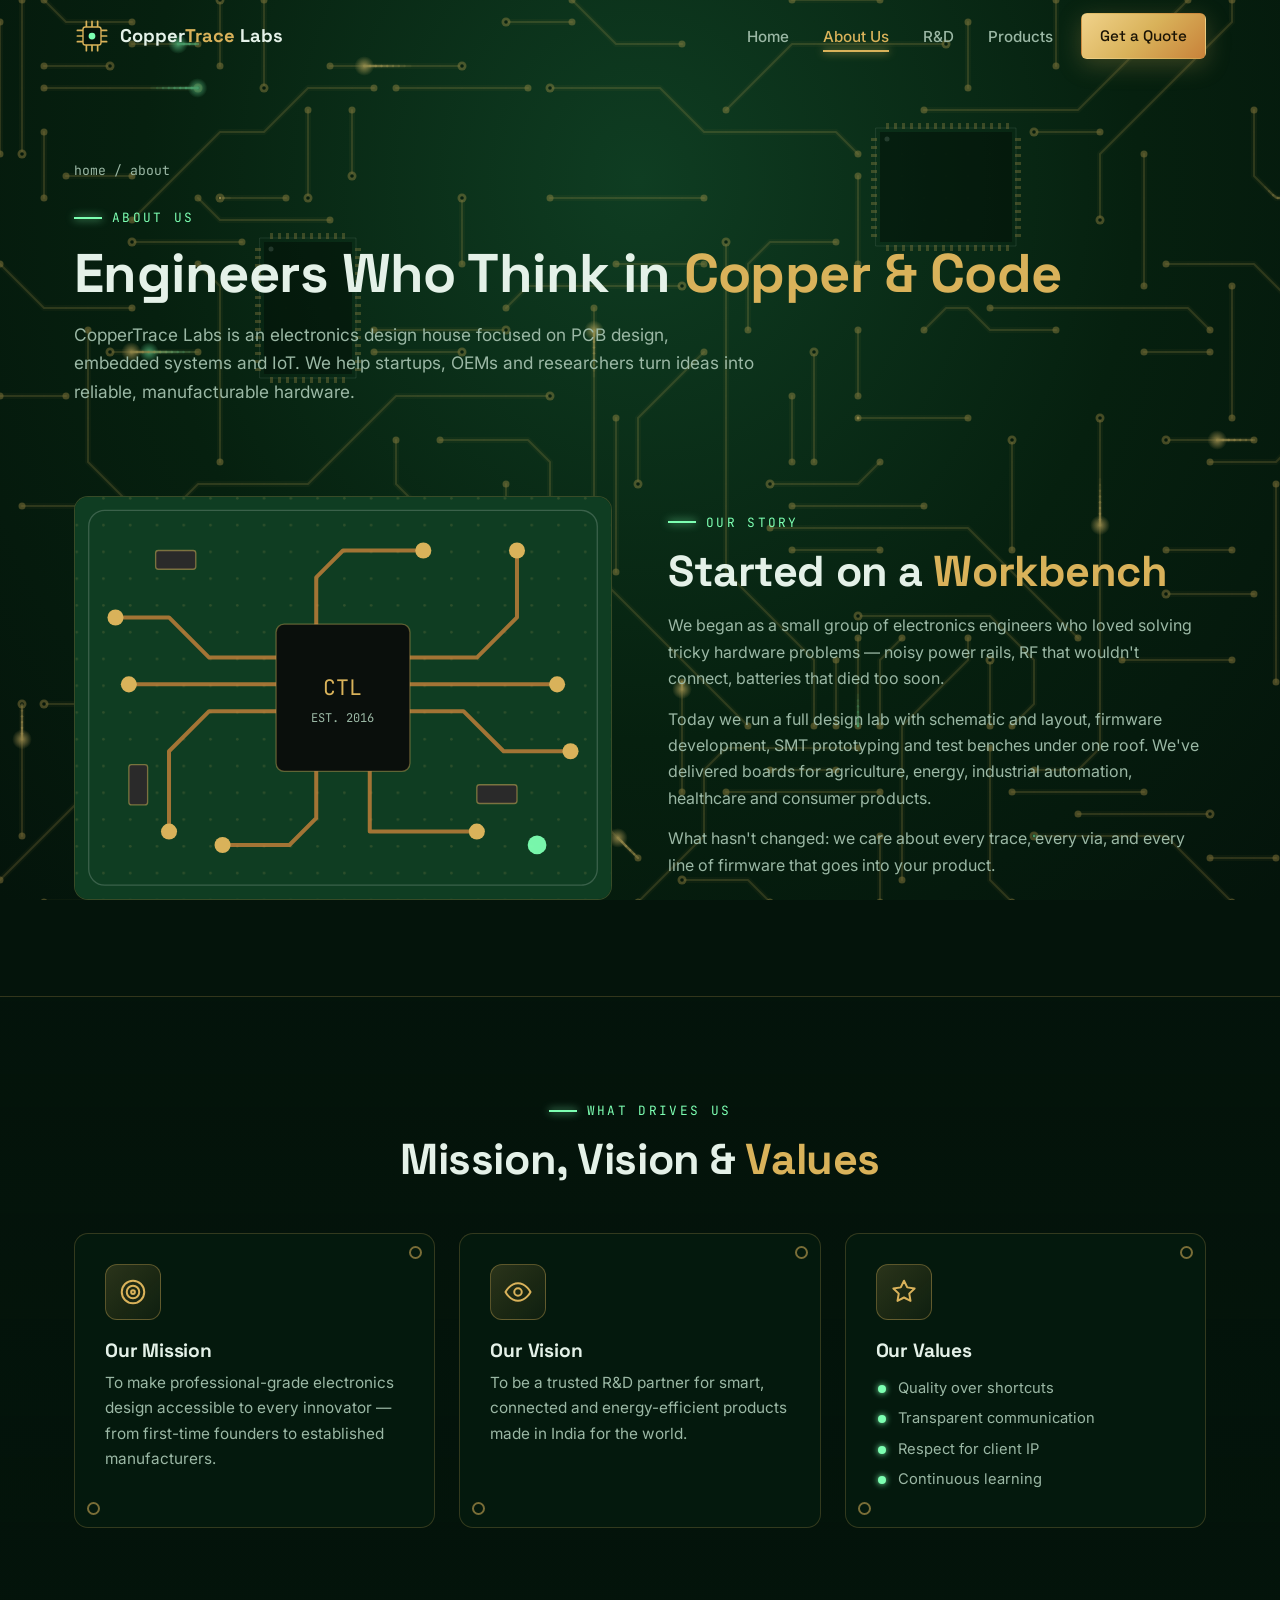
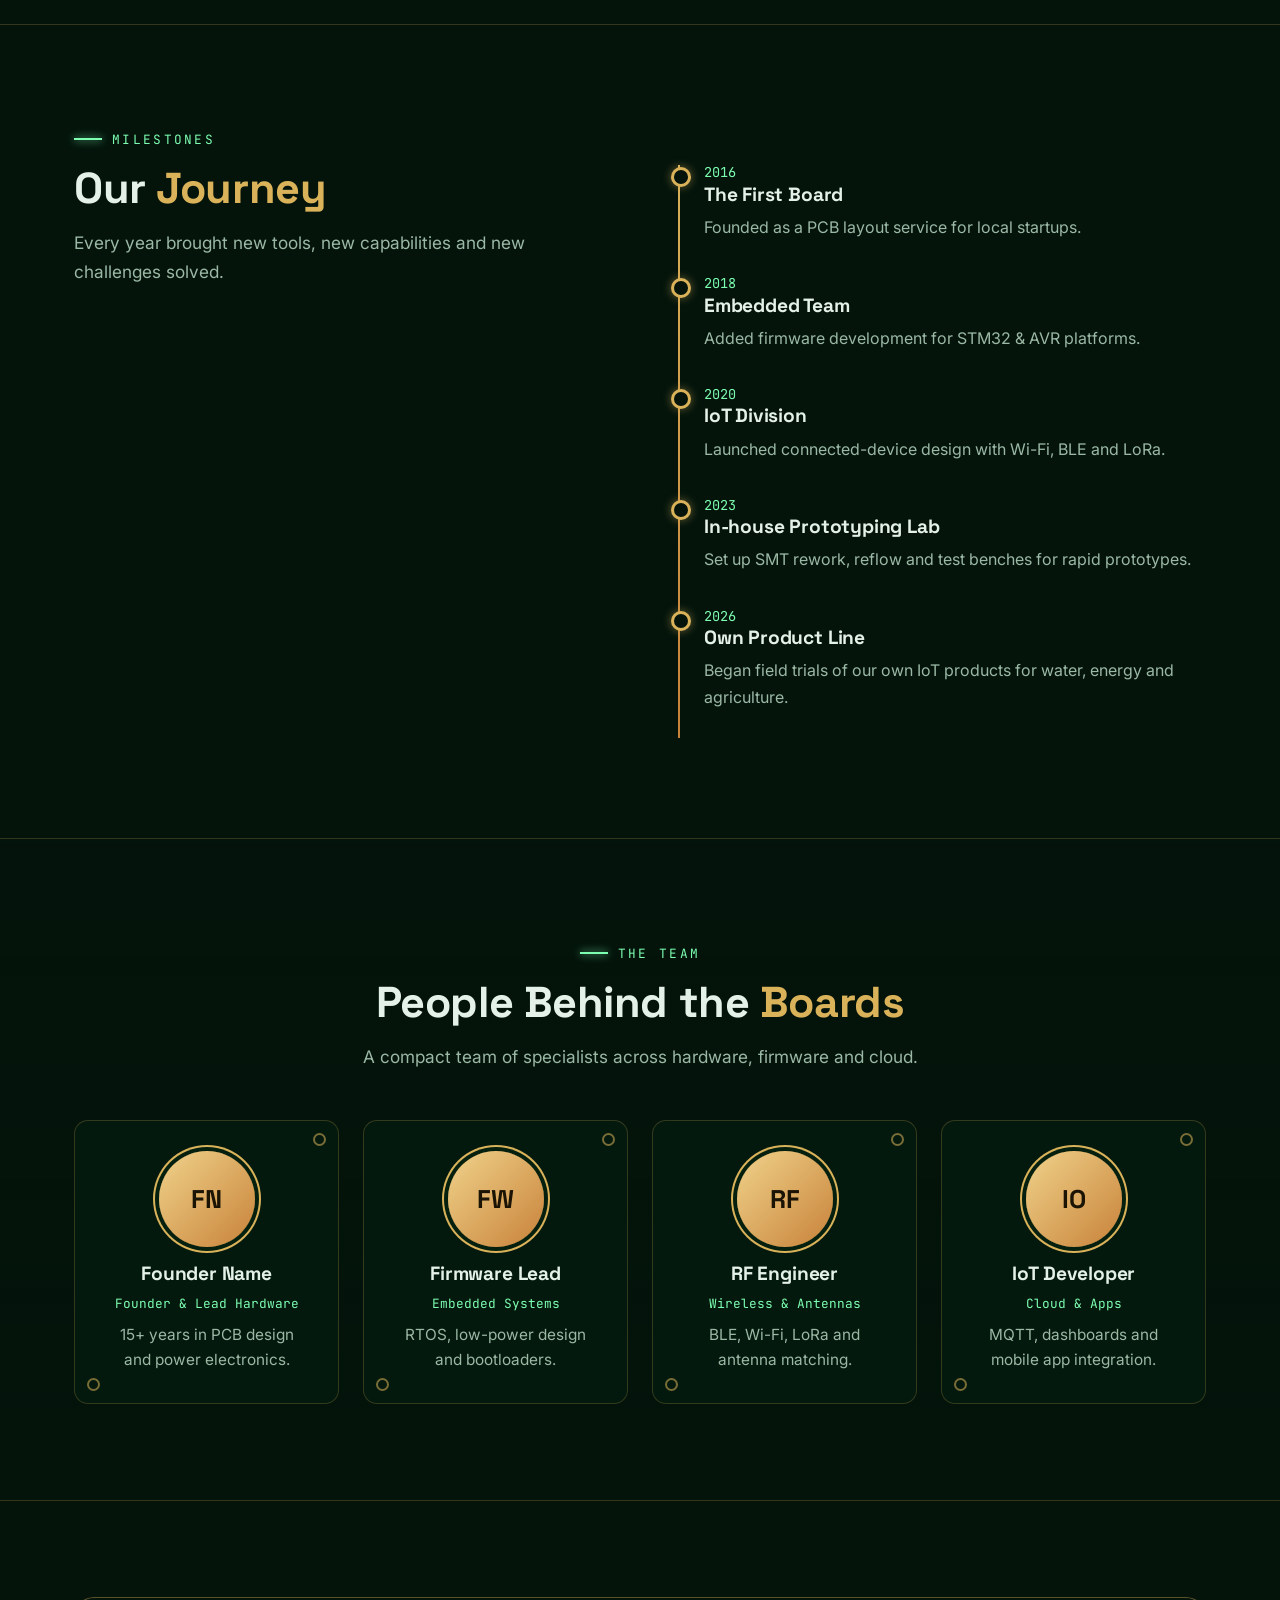
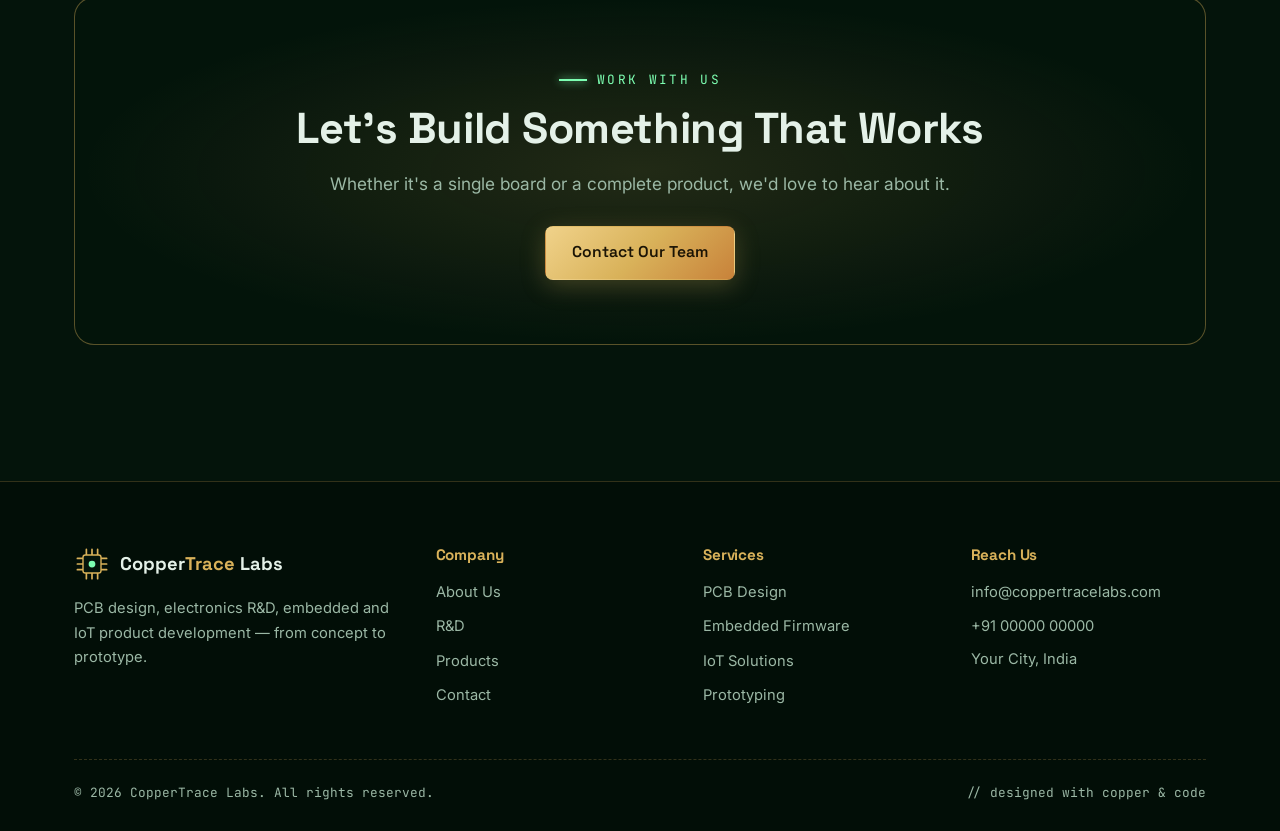
==== about.html @ 2404cd04 "Initial commit: CopperTrace Labs static website" ====
<!DOCTYPE html>
<html lang="en">
<head>
  <meta charset="UTF-8">
  <meta name="viewport" content="width=device-width, initial-scale=1.0">
  <title>About Us | CopperTrace Labs</title>
  <meta name="description" content="About CopperTrace Labs — a team of hardware and firmware engineers building PCBs, embedded systems and IoT products.">
  <link rel="icon" type="image/svg+xml" href="assets/favicon.svg">
  <link rel="preconnect" href="https://fonts.googleapis.com">
  <link rel="preconnect" href="https://fonts.gstatic.com" crossorigin>
  <link href="https://fonts.googleapis.com/css2?family=Inter:wght@400;500;600&family=JetBrains+Mono:wght@400;600&family=Space+Grotesk:wght@500;600;700&display=swap" rel="stylesheet">
  <link rel="stylesheet" href="css/style.css">
</head>
<body class="inner">
  <canvas id="pcb-bg" aria-hidden="true"></canvas>

  <header class="site-header">
    <div class="container nav">
      <a href="index.html" class="logo" aria-label="CopperTrace Labs home">
        <svg viewBox="0 0 64 64" aria-hidden="true"><g stroke="#d9b25a" stroke-width="3" stroke-linecap="round"><path d="M22 6v10M32 6v10M42 6v10M22 48v10M32 48v10M42 48v10M6 22h10M6 32h10M6 42h10M48 22h10M48 32h10M48 42h10"/></g><rect x="16" y="16" width="32" height="32" rx="4" fill="#04140b" stroke="#d9b25a" stroke-width="2.5"/><circle cx="32" cy="32" r="6" fill="#7dffb2"/></svg>
        <span>Copper<em>Trace</em> Labs</span>
      </a>
      <button class="nav-toggle" aria-label="Toggle menu" aria-expanded="false"><span></span></button>
      <ul class="nav-links">
        <li><a href="index.html">Home</a></li>
        <li><a href="about.html" class="active">About Us</a></li>
        <li><a href="rnd.html">R&amp;D</a></li>
        <li><a href="products.html">Products</a></li>
        <li><a href="index.html#contact" class="btn btn-primary">Get a Quote</a></li>
      </ul>
    </div>
  </header>

  <main>
    <section class="page-hero">
      <div class="container reveal">
        <div class="breadcrumb"><a href="index.html">home</a> / about</div>
        <span class="section-tag">About Us</span>
        <h1>Engineers Who Think in <span class="text-gold">Copper &amp; Code</span></h1>
        <p class="lead">CopperTrace Labs is an electronics design house focused on PCB design, embedded systems and IoT. We help startups, OEMs and researchers turn ideas into reliable, manufacturable hardware.</p>
      </div>
    </section>

    <!-- Story -->
    <section style="padding-top:20px">
      <div class="container split">
        <div class="board-visual reveal" aria-hidden="true">
          <svg viewBox="0 0 400 300">
            <defs>
              <pattern id="dots" width="20" height="20" patternUnits="userSpaceOnUse"><circle cx="1" cy="1" r="1" fill="#d9b25a" fill-opacity=".15"/></pattern>
            </defs>
            <rect width="400" height="300" fill="#0f3d22"/>
            <rect width="400" height="300" fill="url(#dots)"/>
            <rect x="10" y="10" width="380" height="280" rx="12" fill="none" stroke="#e4f1e8" stroke-opacity=".2"/>
            <g fill="none" stroke="#c8823a" stroke-width="3" stroke-linecap="round" stroke-linejoin="round" stroke-opacity=".8">
              <path d="M160 120 H100 L70 90 H30"/><path d="M160 140 H40"/><path d="M160 160 H100 L70 190 V250"/>
              <path d="M240 120 H300 L330 90 V40"/><path d="M240 140 H360"/><path d="M240 160 H290 L320 190 H370"/>
              <path d="M180 100 V60 L200 40 H260"/><path d="M220 200 V250 H300"/><path d="M180 200 V240 L160 260 H110"/>
            </g>
            <g fill="#d9b25a"><circle cx="30" cy="90" r="6"/><circle cx="40" cy="140" r="6"/><circle cx="70" cy="250" r="6"/><circle cx="330" cy="40" r="6"/><circle cx="360" cy="140" r="6"/><circle cx="370" cy="190" r="6"/><circle cx="260" cy="40" r="6"/><circle cx="300" cy="250" r="6"/><circle cx="110" cy="260" r="6"/></g>
            <rect x="150" y="95" width="100" height="110" rx="6" fill="#0a0f0c" stroke="#d9b25a" stroke-opacity=".4"/>
            <text x="200" y="148" text-anchor="middle" font-family="JetBrains Mono, monospace" font-size="16" fill="#d9b25a">CTL</text>
            <text x="200" y="168" text-anchor="middle" font-family="JetBrains Mono, monospace" font-size="9" fill="#9bb8a5">EST. 2016</text>
            <g fill="#2a2a2a" stroke="#d9b25a" stroke-opacity=".5"><rect x="60" y="40" width="30" height="14" rx="2"/><rect x="300" y="215" width="30" height="14" rx="2"/><rect x="40" y="200" width="14" height="30" rx="2"/></g>
            <circle cx="345" cy="260" r="7" fill="#7dffb2"><animate attributeName="opacity" values="1;.3;1" dur="1.6s" repeatCount="indefinite"/></circle>
          </svg>
        </div>
        <div class="reveal d2">
          <span class="section-tag">Our Story</span>
          <h2>Started on a <span class="text-gold">Workbench</span></h2>
          <p>We began as a small group of electronics engineers who loved solving tricky hardware problems — noisy power rails, RF that wouldn't connect, batteries that died too soon.</p>
          <p>Today we run a full design lab with schematic and layout, firmware development, SMT prototyping and test benches under one roof. We've delivered boards for agriculture, energy, industrial automation, healthcare and consumer products.</p>
          <p>What hasn't changed: we care about every trace, every via, and every line of firmware that goes into your product.</p>
        </div>
      </div>
    </section>

    <!-- Mission / Vision / Values -->
    <section class="panel">
      <div class="container">
        <div class="center reveal">
          <span class="section-tag">What Drives Us</span>
          <h2>Mission, Vision &amp; <span class="text-gold">Values</span></h2>
        </div>
        <div class="grid grid-3" style="margin-top:48px">
          <article class="card reveal">
            <div class="icon"><svg viewBox="0 0 24 24"><circle cx="12" cy="12" r="9"/><circle cx="12" cy="12" r="5"/><circle cx="12" cy="12" r="1.5"/></svg></div>
            <h3>Our Mission</h3>
            <p>To make professional-grade electronics design accessible to every innovator — from first-time founders to established manufacturers.</p>
          </article>
          <article class="card reveal d1">
            <div class="icon"><svg viewBox="0 0 24 24"><path d="M2 12s3.5-7 10-7 10 7 10 7-3.5 7-10 7S2 12 2 12z"/><circle cx="12" cy="12" r="3"/></svg></div>
            <h3>Our Vision</h3>
            <p>To be a trusted R&amp;D partner for smart, connected and energy-efficient products made in India for the world.</p>
          </article>
          <article class="card reveal d2">
            <div class="icon"><svg viewBox="0 0 24 24"><path d="M12 3l2.6 5.3 5.9.9-4.3 4.1 1 5.8L12 16.4 6.8 19.1l1-5.8L3.5 9.2l5.9-.9z"/></svg></div>
            <h3>Our Values</h3>
            <ul class="ticks">
              <li>Quality over shortcuts</li>
              <li>Transparent communication</li>
              <li>Respect for client IP</li>
              <li>Continuous learning</li>
            </ul>
          </article>
        </div>
      </div>
    </section>

    <!-- Timeline -->
    <section>
      <div class="container split" style="align-items:start">
        <div class="reveal">
          <span class="section-tag">Milestones</span>
          <h2>Our <span class="text-gold">Journey</span></h2>
          <p class="lead">Every year brought new tools, new capabilities and new challenges solved.</p>
        </div>
        <div class="timeline reveal d2">
          <div class="tl-item"><div class="year">2016</div><h3>The First Board</h3><p>Founded as a PCB layout service for local startups.</p></div>
          <div class="tl-item"><div class="year">2018</div><h3>Embedded Team</h3><p>Added firmware development for STM32 &amp; AVR platforms.</p></div>
          <div class="tl-item"><div class="year">2020</div><h3>IoT Division</h3><p>Launched connected-device design with Wi-Fi, BLE and LoRa.</p></div>
          <div class="tl-item"><div class="year">2023</div><h3>In-house Prototyping Lab</h3><p>Set up SMT rework, reflow and test benches for rapid prototypes.</p></div>
          <div class="tl-item"><div class="year">2026</div><h3>Own Product Line</h3><p>Began field trials of our own IoT products for water, energy and agriculture.</p></div>
        </div>
      </div>
    </section>

    <!-- Team -->
    <section class="panel">
      <div class="container">
        <div class="center reveal">
          <span class="section-tag">The Team</span>
          <h2>People Behind the <span class="text-gold">Boards</span></h2>
          <p class="lead">A compact team of specialists across hardware, firmware and cloud.</p>
        </div>
        <div class="grid grid-4" style="margin-top:48px">
          <article class="card member reveal"><div class="avatar">FN</div><h3>Founder Name</h3><div class="role">Founder &amp; Lead Hardware</div><p>15+ years in PCB design and power electronics.</p></article>
          <article class="card member reveal d1"><div class="avatar">FW</div><h3>Firmware Lead</h3><div class="role">Embedded Systems</div><p>RTOS, low-power design and bootloaders.</p></article>
          <article class="card member reveal d2"><div class="avatar">RF</div><h3>RF Engineer</h3><div class="role">Wireless &amp; Antennas</div><p>BLE, Wi-Fi, LoRa and antenna matching.</p></article>
          <article class="card member reveal d3"><div class="avatar">IO</div><h3>IoT Developer</h3><div class="role">Cloud &amp; Apps</div><p>MQTT, dashboards and mobile app integration.</p></article>
        </div>
      </div>
    </section>

    <section>
      <div class="container">
        <div class="cta reveal">
          <span class="section-tag">Work With Us</span>
          <h2>Let's Build Something That Works</h2>
          <p class="lead">Whether it's a single board or a complete product, we'd love to hear about it.</p>
          <a href="index.html#contact" class="btn btn-primary">Contact Our Team</a>
        </div>
      </div>
    </section>
  </main>

  <footer class="site-footer">
    <div class="container">
      <div class="footer-grid">
        <div>
          <a href="index.html" class="logo" style="margin-bottom:14px">
            <svg viewBox="0 0 64 64" aria-hidden="true"><g stroke="#d9b25a" stroke-width="3" stroke-linecap="round"><path d="M22 6v10M32 6v10M42 6v10M22 48v10M32 48v10M42 48v10M6 22h10M6 32h10M6 42h10M48 22h10M48 32h10M48 42h10"/></g><rect x="16" y="16" width="32" height="32" rx="4" fill="#04140b" stroke="#d9b25a" stroke-width="2.5"/><circle cx="32" cy="32" r="6" fill="#7dffb2"/></svg>
            <span>Copper<em>Trace</em> Labs</span>
          </a>
          <p>PCB design, electronics R&amp;D, embedded and IoT product development — from concept to prototype.</p>
        </div>
        <div>
          <h4>Company</h4>
          <ul><li><a href="about.html">About Us</a></li><li><a href="rnd.html">R&amp;D</a></li><li><a href="products.html">Products</a></li><li><a href="index.html#contact">Contact</a></li></ul>
        </div>
        <div>
          <h4>Services</h4>
          <ul><li><a href="index.html#services">PCB Design</a></li><li><a href="index.html#services">Embedded Firmware</a></li><li><a href="index.html#services">IoT Solutions</a></li><li><a href="index.html#services">Prototyping</a></li></ul>
        </div>
        <div>
          <h4>Reach Us</h4>
          <ul><li><a href="mailto:info@coppertracelabs.com">info@coppertracelabs.com</a></li><li><a href="tel:+910000000000">+91 00000 00000</a></li><li><p>Your City, India</p></li></ul>
        </div>
      </div>
      <div class="footer-bottom">
        <span>&copy; <span data-year>2026</span> CopperTrace Labs. All rights reserved.</span>
        <span>// designed with copper &amp; code</span>
      </div>
    </div>
  </footer>

  <script src="js/main.js"></script>
</body>
</html>
---- css/style.css ----
/* ==========================================================
   CopperTrace Labs — PCB / Electronics R&D static site
   ========================================================== */

:root {
  --board-900: #04140b;
  --board-800: #06200f;
  --board-700: #0a2e18;
  --board-600: #0f3d22;
  --mask: #12482a;
  --gold: #d9b25a;
  --gold-soft: #f0d28a;
  --copper: #c8823a;
  --signal: #7dffb2;
  --text: #e4f1e8;
  --muted: #9bb8a5;
  --line: rgba(217, 178, 90, 0.22);
  --card: rgba(6, 28, 15, 0.78);
  --radius: 14px;
  --maxw: 1180px;
  --font-head: "Space Grotesk", system-ui, sans-serif;
  --font-body: "Inter", system-ui, sans-serif;
  --font-mono: "JetBrains Mono", ui-monospace, monospace;
}

* { box-sizing: border-box; margin: 0; padding: 0; }

html { scroll-behavior: smooth; }

body {
  font-family: var(--font-body);
  color: var(--text);
  background: radial-gradient(ellipse at 50% 20%, var(--board-600) 0%, var(--board-800) 55%, var(--board-900) 100%) fixed;
  background-color: var(--board-900);
  line-height: 1.65;
  min-height: 100vh;
  overflow-x: hidden;
}

img, svg { display: block; max-width: 100%; }
a { color: var(--gold); text-decoration: none; }
a:hover { color: var(--gold-soft); }

/* ---------- PCB canvas background ---------- */
#pcb-bg {
  position: fixed;
  inset: 0;
  z-index: -1;
  pointer-events: none;
}
body.inner #pcb-bg { opacity: 0.55; }

/* ---------- Layout helpers ---------- */
.container { width: 100%; max-width: var(--maxw); margin: 0 auto; padding: 0 24px; }
section { padding: 96px 0; position: relative; }

.section-tag {
  font-family: var(--font-mono);
  font-size: 0.8rem;
  letter-spacing: 0.18em;
  text-transform: uppercase;
  color: var(--signal);
  display: inline-flex;
  align-items: center;
  gap: 10px;
  margin-bottom: 14px;
}
.section-tag::before {
  content: "";
  width: 28px; height: 2px;
  background: var(--signal);
  box-shadow: 0 0 8px var(--signal);
}

h1, h2, h3, h4 { font-family: var(--font-head); line-height: 1.15; letter-spacing: -0.01em; }
h2 { font-size: clamp(1.8rem, 3.6vw, 2.7rem); margin-bottom: 16px; }
h3 { font-size: 1.2rem; margin-bottom: 8px; }
.lead { color: var(--muted); font-size: 1.08rem; max-width: 680px; }
.text-gold { color: var(--gold); }
.center { text-align: center; }
.center .lead { margin-left: auto; margin-right: auto; }
.center .section-tag { justify-content: center; }

.grid { display: grid; gap: 24px; }
.grid-2 { grid-template-columns: repeat(2, 1fr); }
.grid-3 { grid-template-columns: repeat(3, 1fr); }
.grid-4 { grid-template-columns: repeat(4, 1fr); }

/* ---------- Buttons ---------- */
.btn {
  display: inline-flex;
  align-items: center;
  gap: 10px;
  padding: 13px 26px;
  border-radius: 8px;
  font-family: var(--font-head);
  font-weight: 600;
  font-size: 0.98rem;
  border: 1px solid transparent;
  cursor: pointer;
  transition: transform .2s, box-shadow .2s, background .2s, color .2s;
}
.btn-primary {
  background: linear-gradient(135deg, var(--gold-soft), var(--gold) 50%, var(--copper));
  color: #1b1405;
  box-shadow: 0 6px 24px rgba(217, 178, 90, 0.25);
}
.btn-primary:hover { color: #1b1405; transform: translateY(-2px); box-shadow: 0 10px 32px rgba(217, 178, 90, 0.4); }
.btn-ghost { border-color: var(--gold); color: var(--gold); background: rgba(4, 20, 11, 0.5); }
.btn-ghost:hover { background: rgba(217, 178, 90, 0.12); color: var(--gold-soft); transform: translateY(-2px); }

/* ---------- Header / Nav ---------- */
.site-header {
  position: fixed;
  top: 0; left: 0; right: 0;
  z-index: 100;
  transition: background .3s, box-shadow .3s, border-color .3s;
  border-bottom: 1px solid transparent;
}
.site-header.scrolled {
  background: rgba(4, 20, 11, 0.88);
  backdrop-filter: blur(10px);
  border-bottom-color: var(--line);
}
.nav { display: flex; align-items: center; justify-content: space-between; height: 72px; }
.logo { display: flex; align-items: center; gap: 10px; color: var(--text); font-family: var(--font-head); font-weight: 700; font-size: 1.15rem; }
.logo:hover { color: var(--text); }
.logo svg { width: 36px; height: 36px; }
.logo span em { font-style: normal; color: var(--gold); }

.nav-links { display: flex; list-style: none; gap: 6px; align-items: center; }
.nav-links a {
  color: var(--muted);
  padding: 8px 14px;
  border-radius: 6px;
  font-weight: 500;
  font-size: 0.95rem;
  position: relative;
  transition: color .2s, background .2s;
}
.nav-links a:hover { color: var(--text); background: rgba(217, 178, 90, 0.08); }
.nav-links a.active { color: var(--gold); }
.nav-links a.active::after {
  content: "";
  position: absolute;
  left: 14px; right: 14px; bottom: 2px;
  height: 2px;
  background: var(--gold);
  box-shadow: 0 0 8px var(--gold);
}
.nav-links .btn { padding: 9px 18px; margin-left: 8px; }
.nav-links .btn-primary { color: #1b1405; }

.nav-toggle {
  display: none;
  background: none;
  border: 1px solid var(--line);
  border-radius: 8px;
  width: 44px; height: 44px;
  cursor: pointer;
  align-items: center;
  justify-content: center;
}
.nav-toggle span, .nav-toggle span::before, .nav-toggle span::after {
  display: block;
  width: 20px; height: 2px;
  background: var(--gold);
  position: relative;
  transition: transform .25s, background .25s;
}
.nav-toggle span::before, .nav-toggle span::after { content: ""; position: absolute; left: 0; }
.nav-toggle span::before { top: -6px; }
.nav-toggle span::after { top: 6px; }
.nav-open .nav-toggle span { background: transparent; }
.nav-open .nav-toggle span::before { transform: translateY(6px) rotate(45deg); }
.nav-open .nav-toggle span::after { transform: translateY(-6px) rotate(-45deg); }

/* ---------- Hero (landing) ---------- */
.hero {
  min-height: 100vh;
  display: flex;
  align-items: center;
  padding: 120px 0 80px;
}
/* darken the board behind the hero copy for readability */
.hero::before {
  content: "";
  position: absolute;
  inset: 0;
  background: radial-gradient(ellipse 70% 80% at 25% 50%, rgba(4, 20, 11, 0.85), rgba(4, 20, 11, 0.35) 70%, transparent);
  pointer-events: none;
}
.hero .container { position: relative; }
.hero-grid { display: grid; grid-template-columns: 1.15fr 0.85fr; gap: 48px; align-items: center; }
.hero h1 {
  font-size: clamp(2.4rem, 5.6vw, 4.2rem);
  margin-bottom: 22px;
}
.hero h1 .glow {
  background: linear-gradient(90deg, var(--gold-soft), var(--gold), var(--copper));
  -webkit-background-clip: text;
  background-clip: text;
  color: transparent;
}
.hero .lead { font-size: 1.15rem; margin-bottom: 34px; }
.hero-actions { display: flex; gap: 14px; flex-wrap: wrap; }

.terminal-line {
  font-family: var(--font-mono);
  font-size: 0.85rem;
  color: var(--signal);
  margin-bottom: 18px;
  display: inline-block;
  padding: 6px 12px;
  border: 1px solid rgba(125, 255, 178, 0.3);
  border-radius: 6px;
  background: rgba(4, 20, 11, 0.6);
}
.terminal-line .cursor {
  display: inline-block;
  width: 8px; height: 1em;
  background: var(--signal);
  vertical-align: -2px;
  margin-left: 2px;
  animation: blink 1s steps(1) infinite;
}
@keyframes blink { 50% { opacity: 0; } }

.hero-stats { display: flex; gap: 36px; margin-top: 48px; flex-wrap: wrap; }
.hero-stats .num { font-family: var(--font-head); font-size: 2rem; font-weight: 700; color: var(--gold); }
.hero-stats .lbl { color: var(--muted); font-size: 0.88rem; }

/* Chip illustration */
.chip-wrap { position: relative; aspect-ratio: 1; max-width: 440px; margin: 0 auto; width: 100%; }
.chip-svg { width: 100%; height: 100%; filter: drop-shadow(0 20px 40px rgba(0, 0, 0, 0.55)); }
.chip-svg .flow { stroke-dasharray: 10 190; animation: flow 3s linear infinite; }
.chip-svg .flow.d2 { animation-delay: -1s; }
.chip-svg .flow.d3 { animation-delay: -2s; }
.chip-svg .core-led { animation: pulse 2s ease-in-out infinite; }
@keyframes flow { to { stroke-dashoffset: -200; } }
@keyframes pulse { 50% { opacity: 0.35; } }

/* ---------- Cards ---------- */
.card {
  background: var(--card);
  border: 1px solid var(--line);
  border-radius: var(--radius);
  padding: 30px;
  position: relative;
  overflow: hidden;
  backdrop-filter: blur(4px);
  transition: transform .3s, border-color .3s, box-shadow .3s;
}
.card:hover {
  transform: translateY(-6px);
  border-color: rgba(217, 178, 90, 0.6);
  box-shadow: 0 18px 40px rgba(0, 0, 0, 0.45), 0 0 0 1px rgba(217, 178, 90, 0.15) inset;
}
/* copper corner pads */
.card::before, .card::after {
  content: "";
  position: absolute;
  width: 9px; height: 9px;
  border-radius: 50%;
  border: 2px solid var(--gold);
  opacity: 0.55;
}
.card::before { top: 12px; right: 12px; }
.card::after { bottom: 12px; left: 12px; }
.card p { color: var(--muted); font-size: 0.96rem; }

.icon {
  width: 56px; height: 56px;
  border-radius: 12px;
  display: grid;
  place-items: center;
  margin-bottom: 20px;
  background: linear-gradient(135deg, rgba(217, 178, 90, 0.18), rgba(200, 130, 58, 0.06));
  border: 1px solid rgba(217, 178, 90, 0.35);
}
.icon svg { width: 30px; height: 30px; stroke: var(--gold); fill: none; stroke-width: 1.6; stroke-linecap: round; stroke-linejoin: round; }

.card ul.ticks { list-style: none; margin-top: 14px; }
.card ul.ticks li { color: var(--muted); font-size: 0.92rem; padding-left: 22px; position: relative; margin-bottom: 6px; }
.card ul.ticks li::before {
  content: "";
  position: absolute; left: 2px; top: 9px;
  width: 8px; height: 8px;
  border-radius: 50%;
  background: var(--signal);
  box-shadow: 0 0 6px var(--signal);
}

/* ---------- Panel strip ---------- */
.panel {
  background: linear-gradient(180deg, rgba(4, 20, 11, 0.6), rgba(4, 20, 11, 0.9));
  border-top: 1px solid var(--line);
  border-bottom: 1px solid var(--line);
}

/* ---------- Stats ---------- */
.stats { display: grid; grid-template-columns: repeat(4, 1fr); gap: 24px; }
.stat { text-align: center; padding: 24px 10px; border-right: 1px dashed var(--line); }
.stat:last-child { border-right: none; }
.stat .num { font-family: var(--font-head); font-size: clamp(2rem, 4vw, 2.8rem); font-weight: 700; color: var(--gold); }
.stat .lbl { color: var(--muted); font-size: 0.92rem; }

/* ---------- Process / timeline ---------- */
.process { display: grid; grid-template-columns: repeat(6, 1fr); gap: 16px; position: relative; margin-top: 48px; }
.process::before {
  content: "";
  position: absolute;
  top: 34px; left: 8%; right: 8%;
  height: 2px;
  background: linear-gradient(90deg, var(--copper), var(--gold), var(--copper));
  opacity: 0.6;
}
.step { text-align: center; position: relative; }
.step .node {
  width: 68px; height: 68px;
  margin: 0 auto 16px;
  border-radius: 50%;
  display: grid;
  place-items: center;
  background: var(--board-800);
  border: 2px solid var(--gold);
  font-family: var(--font-mono);
  font-weight: 700;
  color: var(--gold);
  box-shadow: 0 0 0 6px rgba(217, 178, 90, 0.08), 0 0 20px rgba(217, 178, 90, 0.2);
  position: relative;
  z-index: 1;
}
.step h4 { font-size: 1rem; margin-bottom: 6px; }
.step p { color: var(--muted); font-size: 0.85rem; }

.timeline { position: relative; margin-top: 40px; padding-left: 36px; }
.timeline::before {
  content: "";
  position: absolute; left: 10px; top: 4px; bottom: 4px;
  width: 2px;
  background: linear-gradient(var(--gold), var(--copper));
}
.tl-item { position: relative; margin-bottom: 32px; }
.tl-item::before {
  content: "";
  position: absolute; left: -33px; top: 6px;
  width: 14px; height: 14px;
  border-radius: 50%;
  background: var(--board-900);
  border: 3px solid var(--gold);
  box-shadow: 0 0 10px rgba(217, 178, 90, 0.5);
}
.tl-item .year { font-family: var(--font-mono); color: var(--signal); font-size: 0.85rem; }
.tl-item p { color: var(--muted); }

/* ---------- Page hero (inner pages) ---------- */
.page-hero { padding: 160px 0 70px; }
.page-hero h1 { font-size: clamp(2.2rem, 5vw, 3.4rem); margin-bottom: 16px; }
.breadcrumb { font-family: var(--font-mono); font-size: 0.82rem; color: var(--muted); margin-bottom: 18px; }
.breadcrumb a { color: var(--muted); }
.breadcrumb a:hover { color: var(--gold); }

/* ---------- Split block ---------- */
.split { display: grid; grid-template-columns: 1fr 1fr; gap: 56px; align-items: center; }
.split p { color: var(--muted); margin-bottom: 14px; }

.board-visual {
  aspect-ratio: 4 / 3;
  border-radius: var(--radius);
  border: 1px solid var(--line);
  background: var(--board-700);
  overflow: hidden;
  position: relative;
}
.board-visual svg { width: 100%; height: 100%; }

/* ---------- Tags / chips ---------- */
.tags { display: flex; flex-wrap: wrap; gap: 10px; margin-top: 18px; }
.tag {
  font-family: var(--font-mono);
  font-size: 0.8rem;
  padding: 6px 12px;
  border-radius: 6px;
  border: 1px solid var(--line);
  color: var(--gold-soft);
  background: rgba(217, 178, 90, 0.06);
}

/* ---------- Products ---------- */
.filters { display: flex; flex-wrap: wrap; gap: 10px; justify-content: center; margin: 32px 0 40px; }
.filter-btn {
  font-family: var(--font-mono);
  font-size: 0.85rem;
  padding: 9px 18px;
  border-radius: 30px;
  border: 1px solid var(--line);
  background: rgba(4, 20, 11, 0.6);
  color: var(--muted);
  cursor: pointer;
  transition: all .2s;
}
.filter-btn:hover { color: var(--text); border-color: var(--gold); }
.filter-btn.active { background: var(--gold); color: #1b1405; border-color: var(--gold); }

.product { padding: 0; display: flex; flex-direction: column; }
.product.hidden { display: none; }
.product-visual {
  height: 180px;
  background:
    radial-gradient(circle at 30% 30%, rgba(125, 255, 178, 0.08), transparent 60%),
    repeating-linear-gradient(0deg, transparent 0 19px, rgba(217, 178, 90, 0.07) 19px 20px),
    repeating-linear-gradient(90deg, transparent 0 19px, rgba(217, 178, 90, 0.07) 19px 20px),
    var(--board-600);
  display: grid;
  place-items: center;
  border-bottom: 1px solid var(--line);
  position: relative;
}
.product-visual svg { width: 84px; height: 84px; stroke: var(--gold); fill: none; stroke-width: 1.4; stroke-linecap: round; stroke-linejoin: round; filter: drop-shadow(0 0 10px rgba(217, 178, 90, 0.35)); transition: transform .4s; }
.product:hover .product-visual svg { transform: scale(1.08) rotate(-3deg); }
.product-body { padding: 26px; flex: 1; display: flex; flex-direction: column; }
.product-body .cat { font-family: var(--font-mono); font-size: 0.75rem; color: var(--signal); text-transform: uppercase; letter-spacing: 0.12em; margin-bottom: 6px; }
.product-body p { margin-bottom: 14px; }
.specs { list-style: none; border-top: 1px dashed var(--line); padding-top: 14px; margin-top: auto; }
.specs li { display: flex; justify-content: space-between; gap: 12px; font-size: 0.85rem; padding: 4px 0; }
.specs li span:first-child { color: var(--muted); }
.specs li span:last-child { font-family: var(--font-mono); color: var(--gold-soft); text-align: right; }

.status {
  position: absolute;
  top: 14px; left: 14px;
  font-family: var(--font-mono);
  font-size: 0.72rem;
  padding: 4px 10px;
  border-radius: 20px;
  display: inline-flex;
  align-items: center;
  gap: 6px;
  background: rgba(4, 20, 11, 0.85);
  border: 1px solid currentColor;
}
.status::before { content: ""; width: 7px; height: 7px; border-radius: 50%; background: currentColor; box-shadow: 0 0 6px currentColor; }
.status.proto { color: var(--gold); }
.status.trial { color: var(--signal); }
.status.dev { color: #7fc8ff; }

/* ---------- CTA ---------- */
.cta {
  text-align: center;
  padding: 64px 32px;
  border-radius: 20px;
  border: 1px solid rgba(217, 178, 90, 0.4);
  background:
    radial-gradient(ellipse at center, rgba(217, 178, 90, 0.14), transparent 70%),
    rgba(4, 20, 11, 0.85);
}
.cta .lead { margin: 0 auto 28px; }

/* ---------- Contact ---------- */
.contact-grid { display: grid; grid-template-columns: 0.9fr 1.1fr; gap: 32px; }
.contact-info .item { display: flex; gap: 16px; align-items: flex-start; margin-bottom: 22px; }
.contact-info .icon { margin: 0; flex-shrink: 0; width: 48px; height: 48px; }
.contact-info .icon svg { width: 24px; height: 24px; }
.contact-info h4 { font-size: 1rem; margin-bottom: 2px; }
.contact-info p { color: var(--muted); font-size: 0.95rem; }

form .row { display: grid; grid-template-columns: 1fr 1fr; gap: 16px; }
form label { display: block; font-size: 0.85rem; color: var(--muted); margin-bottom: 6px; font-family: var(--font-mono); }
form .field { margin-bottom: 16px; }
form input, form select, form textarea {
  width: 100%;
  padding: 12px 14px;
  border-radius: 8px;
  border: 1px solid var(--line);
  background: rgba(4, 20, 11, 0.7);
  color: var(--text);
  font-family: var(--font-body);
  font-size: 0.95rem;
  transition: border-color .2s, box-shadow .2s;
}
form select option { background: var(--board-800); }
form input:focus, form select:focus, form textarea:focus {
  outline: none;
  border-color: var(--gold);
  box-shadow: 0 0 0 3px rgba(217, 178, 90, 0.18);
}
form textarea { min-height: 130px; resize: vertical; }
.form-note { font-size: 0.82rem; color: var(--muted); margin-top: 10px; }

/* ---------- Team ---------- */
.member { text-align: center; }
.avatar {
  width: 96px; height: 96px;
  border-radius: 50%;
  margin: 0 auto 16px;
  display: grid;
  place-items: center;
  font-family: var(--font-head);
  font-weight: 700;
  font-size: 1.6rem;
  color: #1b1405;
  background: linear-gradient(135deg, var(--gold-soft), var(--copper));
  box-shadow: 0 0 0 4px var(--board-800), 0 0 0 6px var(--gold);
}
.member .role { font-family: var(--font-mono); color: var(--signal); font-size: 0.8rem; margin-bottom: 8px; }

/* ---------- Footer ---------- */
.site-footer {
  background: rgba(3, 14, 8, 0.95);
  border-top: 1px solid var(--line);
  padding: 64px 0 28px;
  margin-top: 40px;
}
.footer-grid { display: grid; grid-template-columns: 1.4fr 1fr 1fr 1fr; gap: 32px; }
.site-footer h4 { font-size: 0.95rem; margin-bottom: 14px; color: var(--gold); }
.site-footer ul { list-style: none; }
.site-footer li { margin-bottom: 8px; }
.site-footer li a, .site-footer p { color: var(--muted); font-size: 0.92rem; }
.site-footer li a:hover { color: var(--gold); }
.footer-bottom {
  margin-top: 44px;
  padding-top: 22px;
  border-top: 1px dashed var(--line);
  display: flex;
  justify-content: space-between;
  flex-wrap: wrap;
  gap: 10px;
  font-family: var(--font-mono);
  font-size: 0.8rem;
  color: var(--muted);
}

/* ---------- Reveal on scroll ---------- */
.reveal { opacity: 0; transform: translateY(28px); transition: opacity .7s ease, transform .7s ease; }
.reveal.visible { opacity: 1; transform: none; }
.reveal.d1 { transition-delay: .1s; }
.reveal.d2 { transition-delay: .2s; }
.reveal.d3 { transition-delay: .3s; }

@media (prefers-reduced-motion: reduce) {
  html { scroll-behavior: auto; }
  .reveal { opacity: 1; transform: none; transition: none; }
  .chip-svg .flow, .chip-svg .core-led, .terminal-line .cursor { animation: none; }
}

/* ---------- Responsive ---------- */
@media (max-width: 1024px) {
  .grid-4 { grid-template-columns: repeat(2, 1fr); }
  .grid-3 { grid-template-columns: repeat(2, 1fr); }
  .process { grid-template-columns: repeat(3, 1fr); row-gap: 36px; }
  .process::before { display: none; }
  .footer-grid { grid-template-columns: 1fr 1fr; }
}

@media (max-width: 860px) {
  section { padding: 72px 0; }
  .nav-toggle { display: inline-flex; }
  .nav-links {
    position: fixed;
    top: 72px; left: 0; right: 0;
    flex-direction: column;
    align-items: stretch;
    gap: 4px;
    padding: 16px;
    background: rgba(4, 20, 11, 0.97);
    border-bottom: 1px solid var(--line);
    transform: translateY(calc(-100% - 80px));
    visibility: hidden;
    transition: transform .3s ease, visibility .3s;
    z-index: -1;
  }
  .nav-open .nav-links { transform: none; visibility: visible; }
  .nav-open .site-header { background: rgba(4, 20, 11, 0.97); }
  .nav-links a { padding: 12px 14px; }
  .nav-links a.active::after { display: none; }
  .nav-links .btn { margin: 8px 0 0; justify-content: center; }

  .hero-grid, .split, .contact-grid { grid-template-columns: 1fr; }
  .chip-wrap { max-width: 320px; }
  .grid-2 { grid-template-columns: 1fr; }
  .stats { grid-template-columns: repeat(2, 1fr); }
  .stat:nth-child(2) { border-right: none; }
}

@media (max-width: 600px) {
  .container { padding: 0 16px; }
  .grid-3, .grid-4 { grid-template-columns: 1fr; }
  .process { grid-template-columns: repeat(2, 1fr); }
  .footer-grid { grid-template-columns: 1fr; }
  form .row { grid-template-columns: 1fr; }
  .card { padding: 24px; }
  .hero-stats { gap: 24px; }
  .cta { padding: 44px 20px; }
}
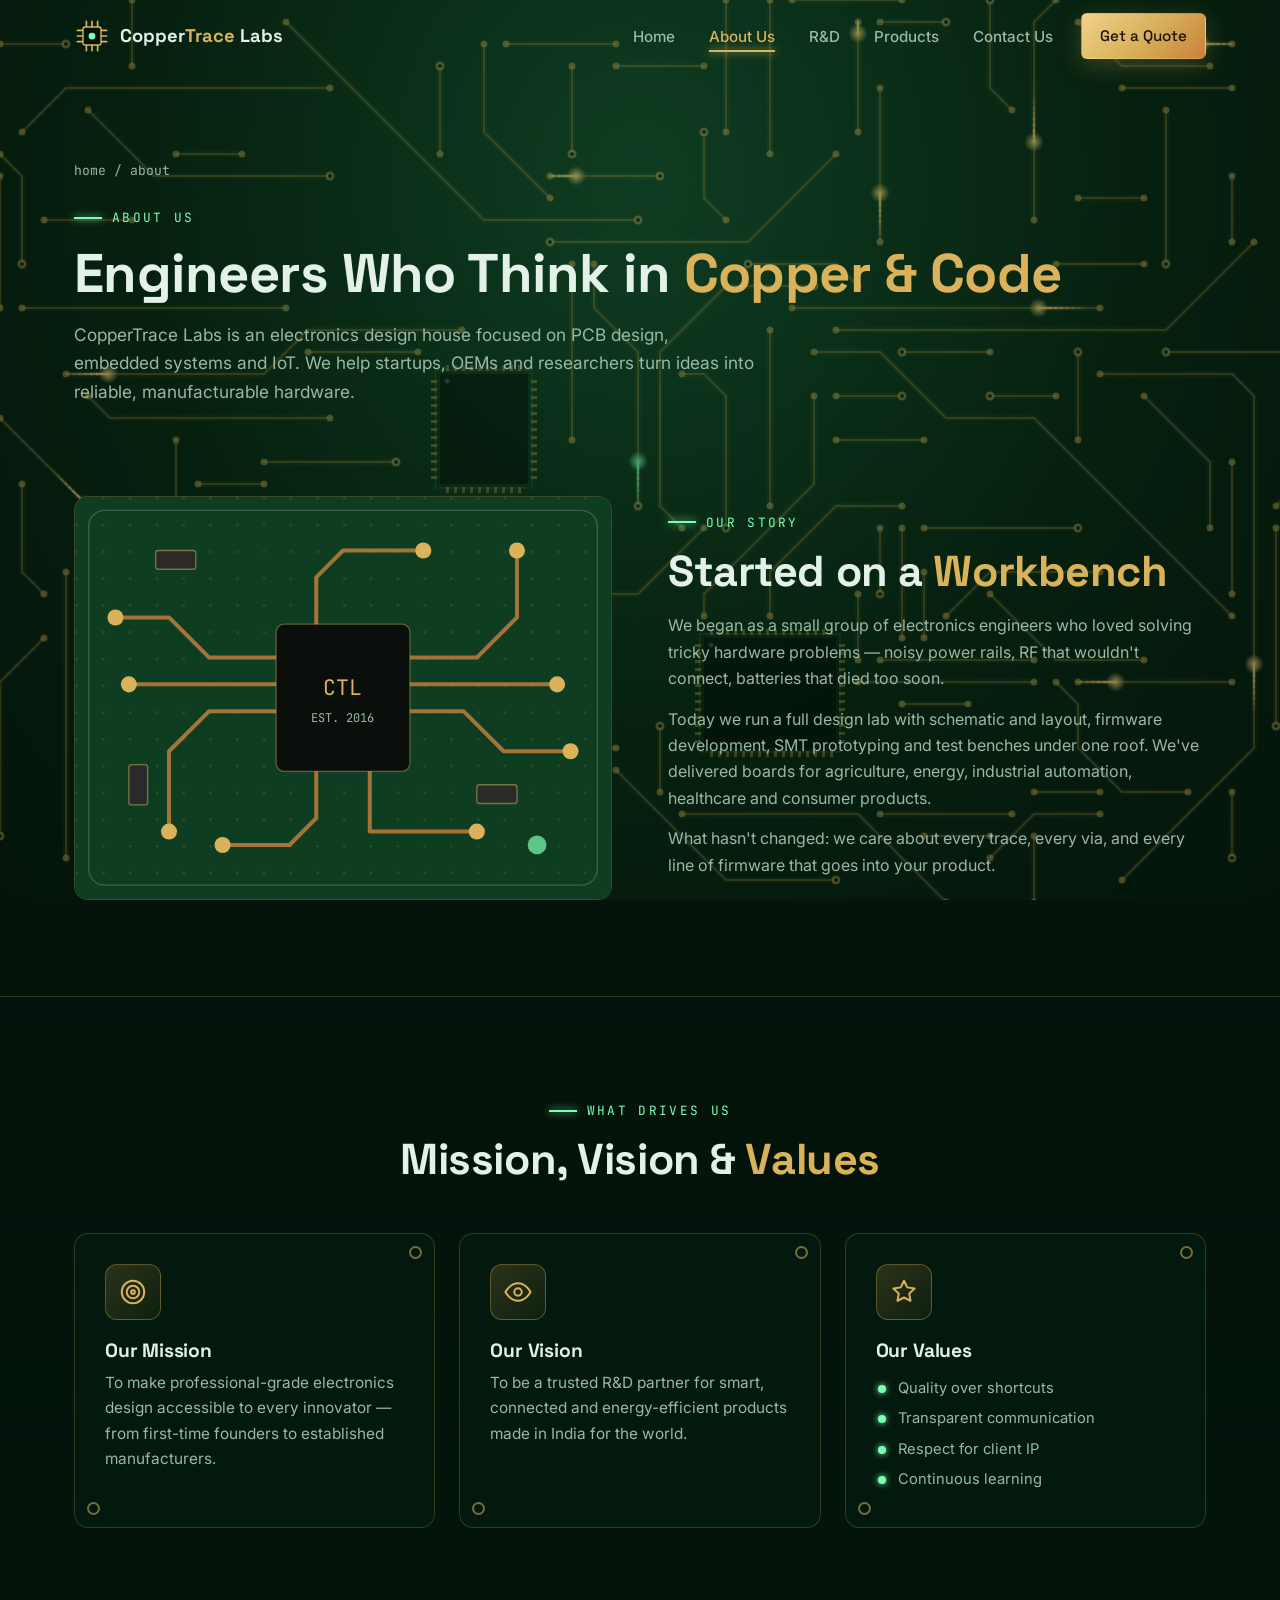
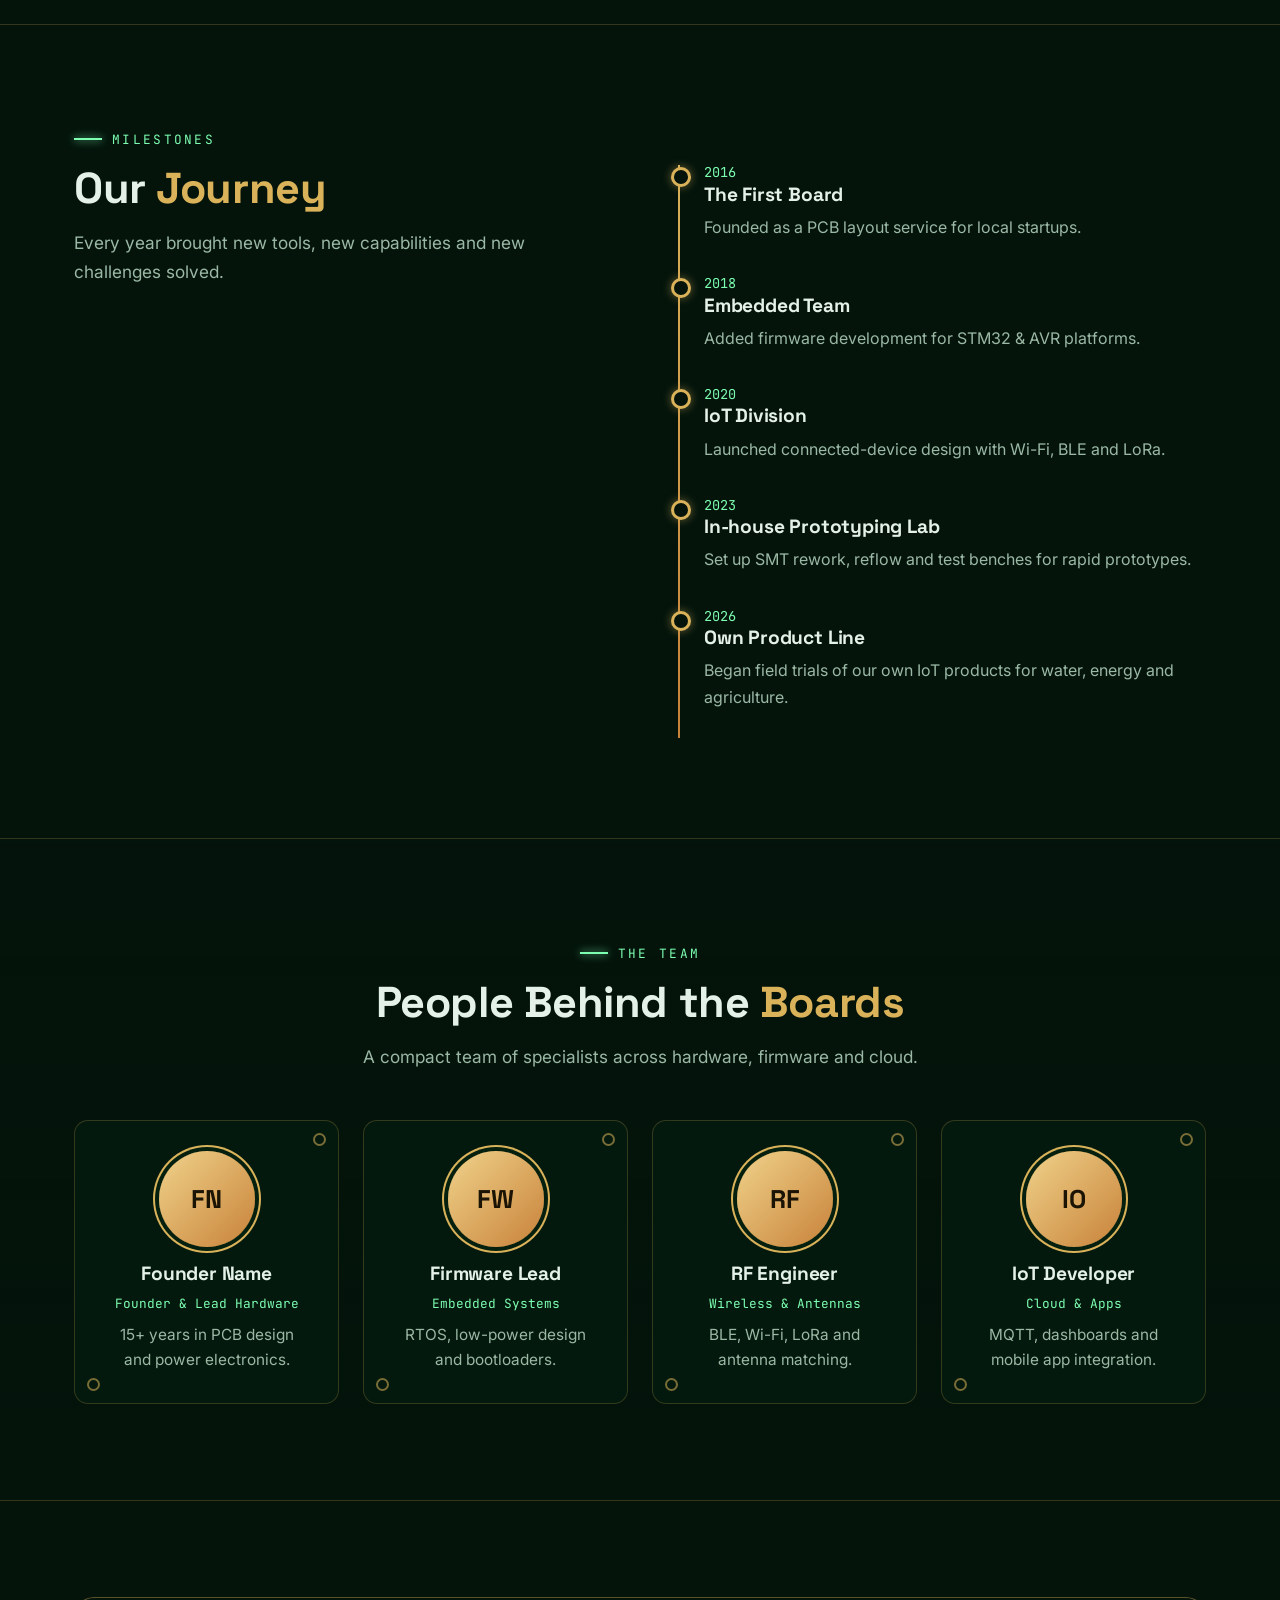
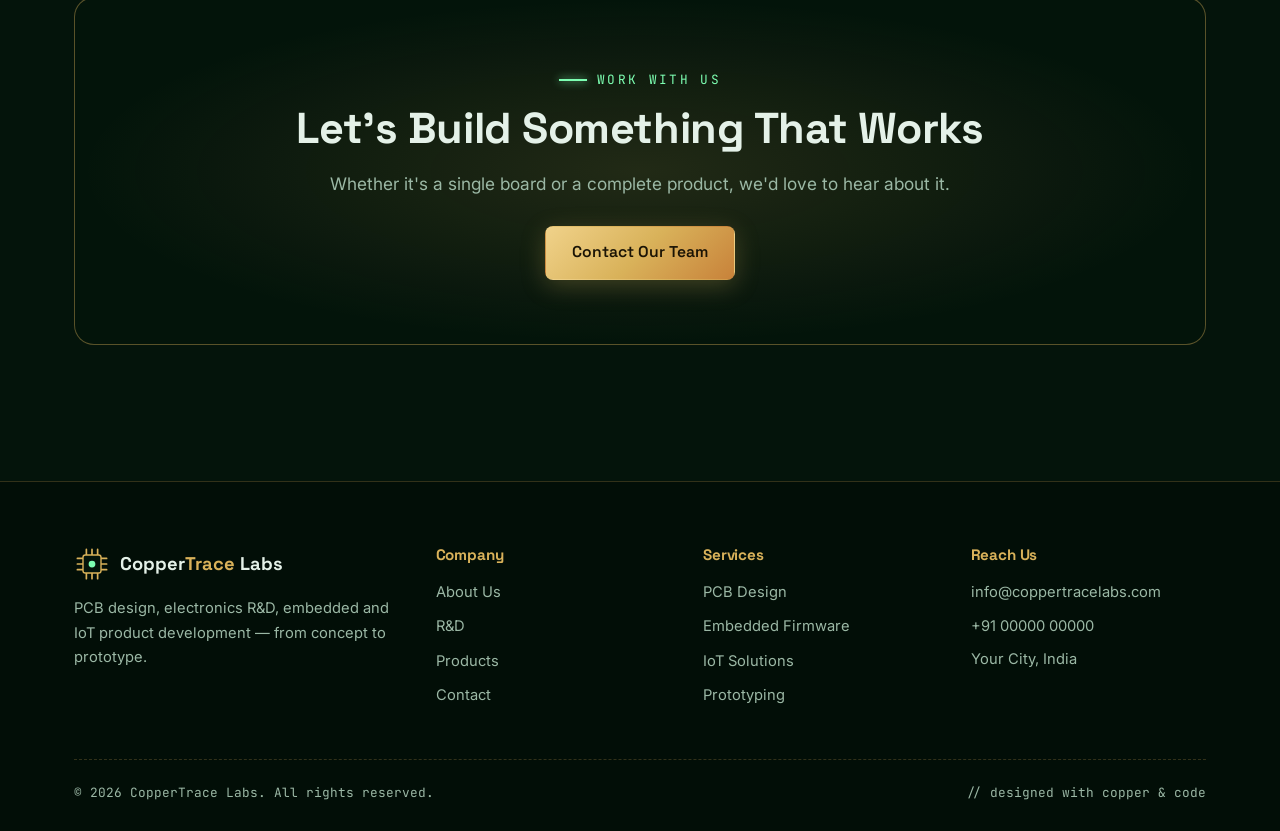
==== commit 712d8019: "Add Contact Us page and Google Sheet form submission" ====
--- a/about.html
+++ b/about.html
@@ -26,7 +26,8 @@
         <li><a href="about.html" class="active">About Us</a></li>
         <li><a href="rnd.html">R&amp;D</a></li>
         <li><a href="products.html">Products</a></li>
-        <li><a href="index.html#contact" class="btn btn-primary">Get a Quote</a></li>
+        <li><a href="contact.html">Contact Us</a></li>
+        <li><a href="contact.html#contact-form" class="btn btn-primary">Get a Quote</a></li>
       </ul>
     </div>
   </header>
@@ -148,7 +149,7 @@
           <span class="section-tag">Work With Us</span>
           <h2>Let's Build Something That Works</h2>
           <p class="lead">Whether it's a single board or a complete product, we'd love to hear about it.</p>
-          <a href="index.html#contact" class="btn btn-primary">Contact Our Team</a>
+          <a href="contact.html" class="btn btn-primary">Contact Our Team</a>
         </div>
       </div>
     </section>
@@ -166,7 +167,7 @@
         </div>
         <div>
           <h4>Company</h4>
-          <ul><li><a href="about.html">About Us</a></li><li><a href="rnd.html">R&amp;D</a></li><li><a href="products.html">Products</a></li><li><a href="index.html#contact">Contact</a></li></ul>
+          <ul><li><a href="about.html">About Us</a></li><li><a href="rnd.html">R&amp;D</a></li><li><a href="products.html">Products</a></li><li><a href="contact.html">Contact</a></li></ul>
         </div>
         <div>
           <h4>Services</h4>
--- a/css/style.css
+++ b/css/style.css
@@ -26,6 +26,7 @@
 * { box-sizing: border-box; margin: 0; padding: 0; }
 
 html { scroll-behavior: smooth; }
+[id] { scroll-margin-top: 90px; } /* keep anchor targets clear of the fixed header */
 
 body {
   font-family: var(--font-body);
@@ -487,6 +488,12 @@
 }
 form textarea { min-height: 130px; resize: vertical; }
 .form-note { font-size: 0.82rem; color: var(--muted); margin-top: 10px; }
+.form-status { margin-top: 14px; font-size: 0.92rem; min-height: 1em; }
+.form-status.ok { color: var(--signal); }
+.form-status.err { color: #ff9b8a; }
+form button[disabled] { opacity: 0.6; cursor: wait; transform: none; }
+/* spam honeypot, hidden from people */
+.hp { position: absolute; left: -9999px; width: 1px; height: 1px; overflow: hidden; }
 
 /* ---------- Team ---------- */
 .member { text-align: center; }
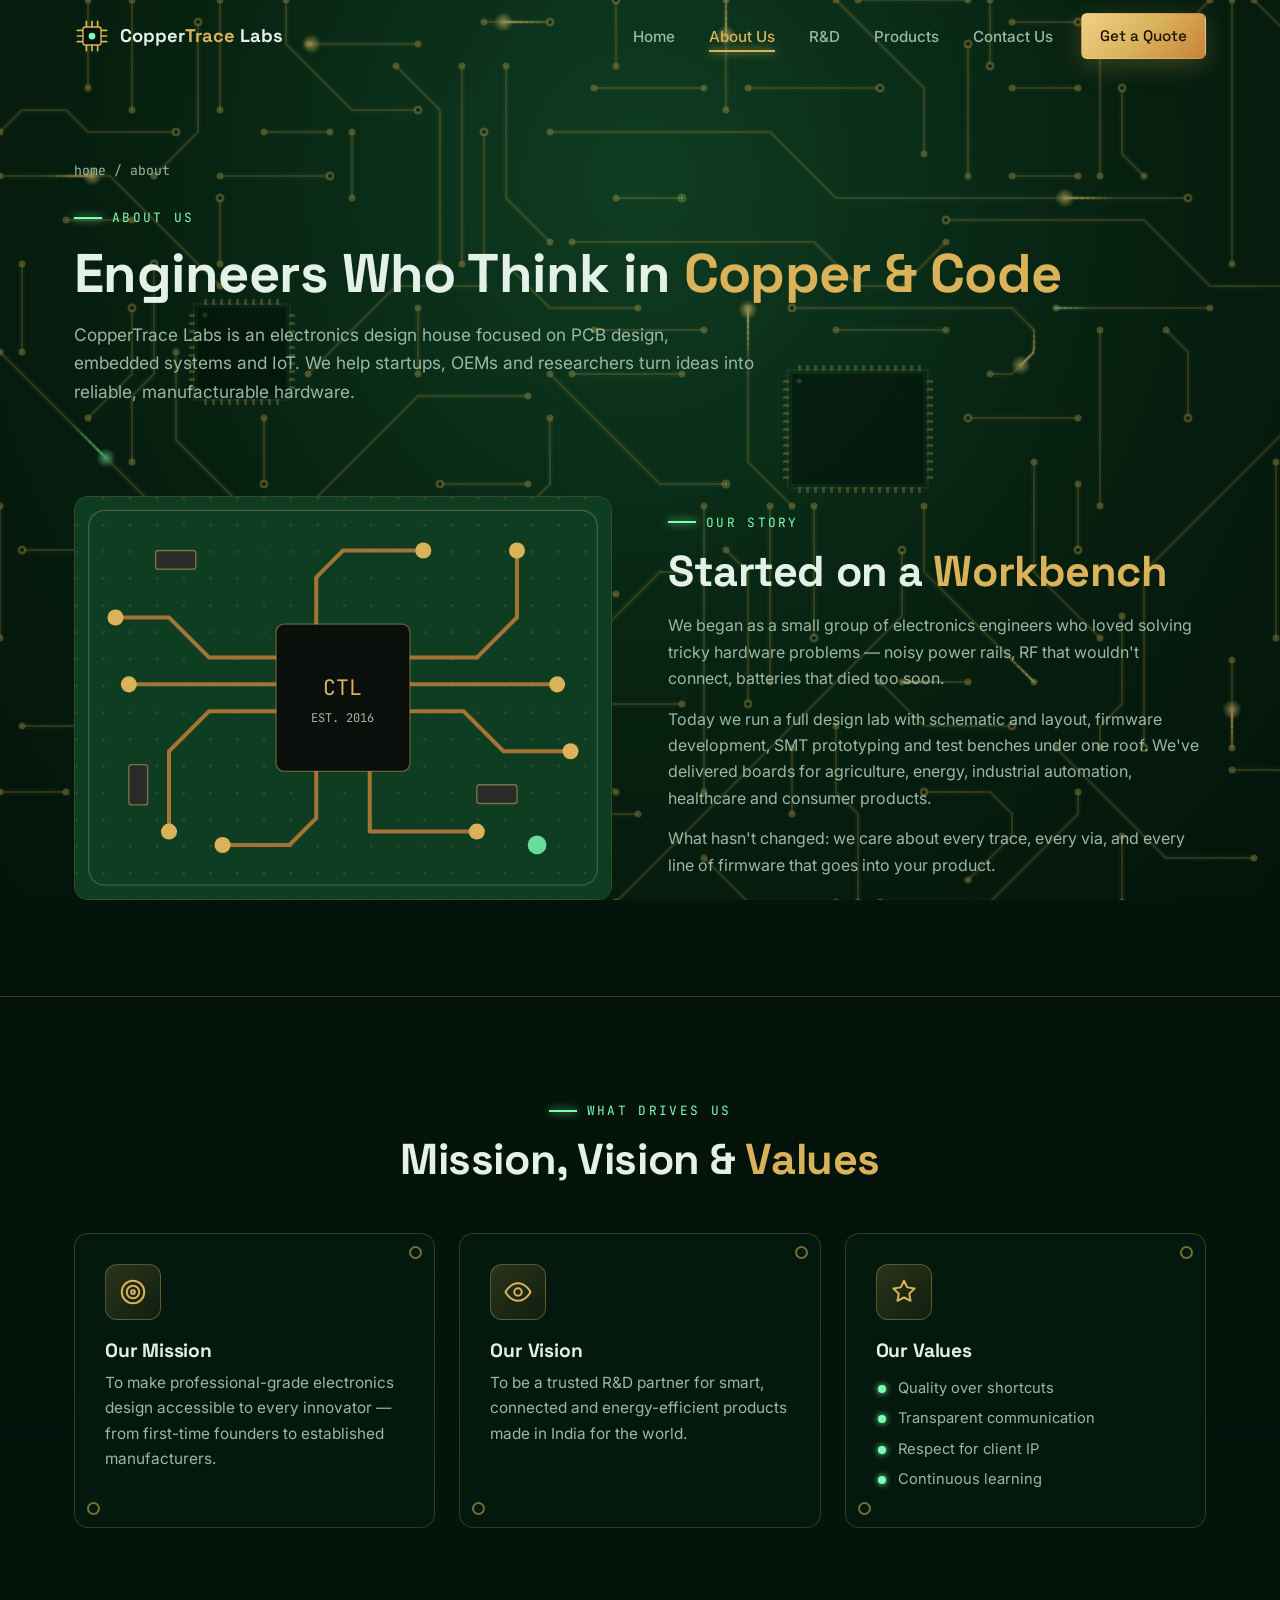
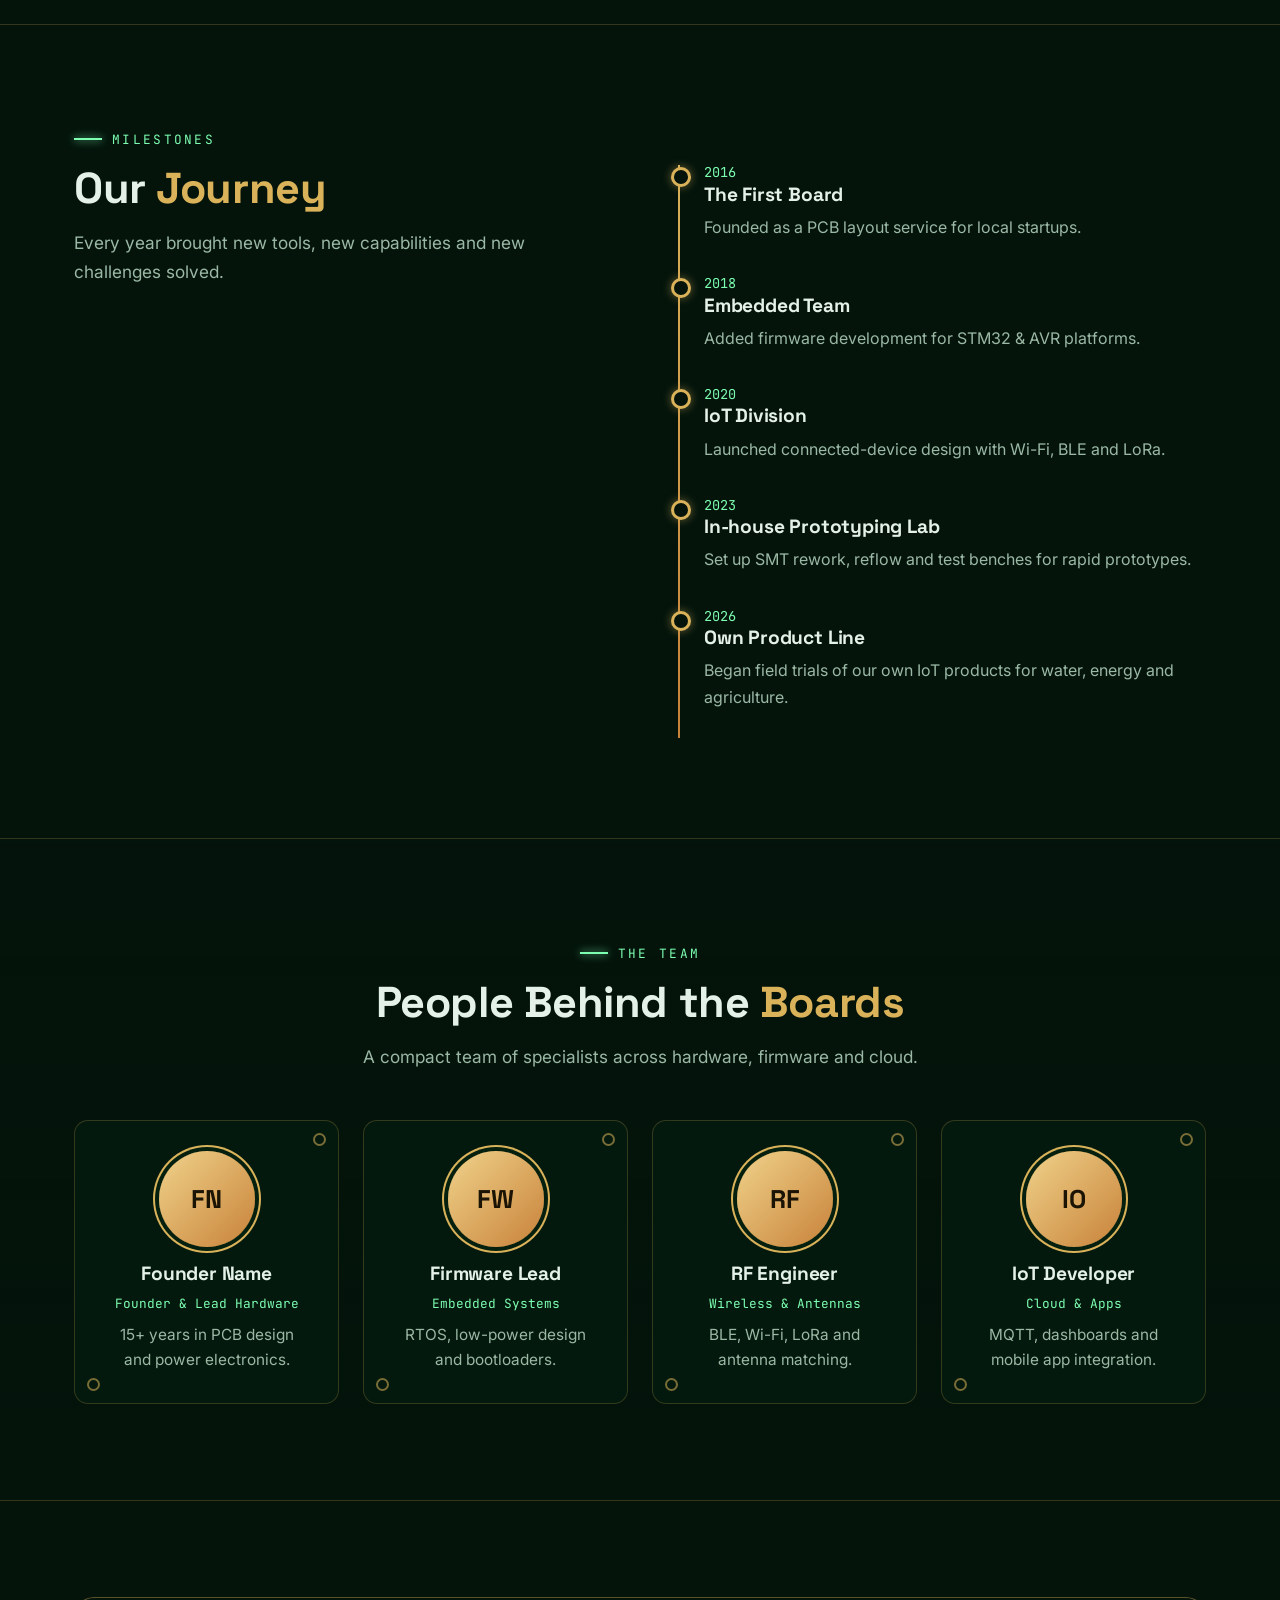
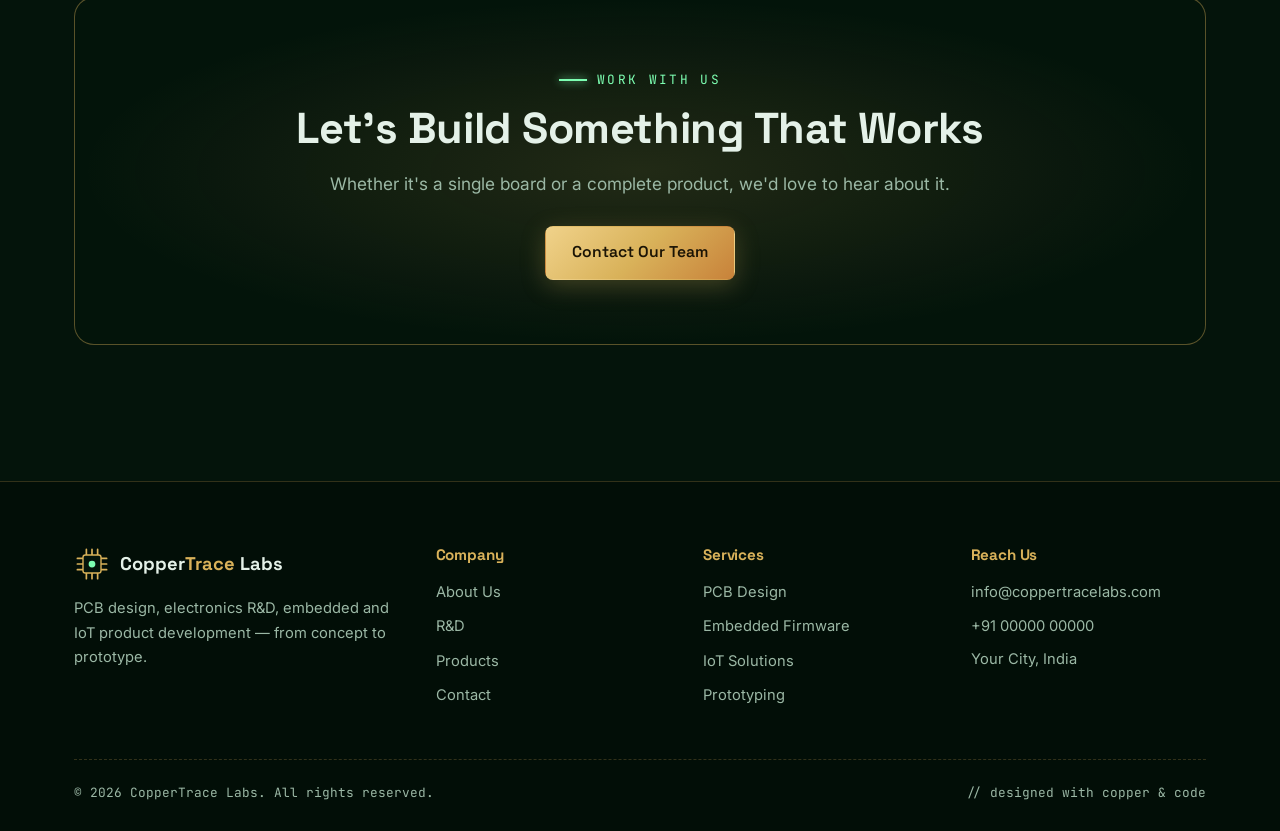
==== commit 19043b31: "Edit meta tags and About Us from the Google Sheet Content tab" ====
--- a/about.html
+++ b/about.html
@@ -11,7 +11,7 @@
   <link href="https://fonts.googleapis.com/css2?family=Inter:wght@400;500;600&family=JetBrains+Mono:wght@400;600&family=Space+Grotesk:wght@500;600;700&display=swap" rel="stylesheet">
   <link rel="stylesheet" href="css/style.css">
 </head>
-<body class="inner">
+<body class="inner" data-page="about">
   <canvas id="pcb-bg" aria-hidden="true"></canvas>
 
   <header class="site-header">
@@ -37,8 +37,8 @@
       <div class="container reveal">
         <div class="breadcrumb"><a href="index.html">home</a> / about</div>
         <span class="section-tag">About Us</span>
-        <h1>Engineers Who Think in <span class="text-gold">Copper &amp; Code</span></h1>
-        <p class="lead">CopperTrace Labs is an electronics design house focused on PCB design, embedded systems and IoT. We help startups, OEMs and researchers turn ideas into reliable, manufacturable hardware.</p>
+        <h1 data-cms="about.hero.title">Engineers Who Think in <span class="text-gold">Copper &amp; Code</span></h1>
+        <p class="lead" data-cms="about.hero.lead">CopperTrace Labs is an electronics design house focused on PCB design, embedded systems and IoT. We help startups, OEMs and researchers turn ideas into reliable, manufacturable hardware.</p>
       </div>
     </section>
 
@@ -68,10 +68,10 @@
         </div>
         <div class="reveal d2">
           <span class="section-tag">Our Story</span>
-          <h2>Started on a <span class="text-gold">Workbench</span></h2>
-          <p>We began as a small group of electronics engineers who loved solving tricky hardware problems — noisy power rails, RF that wouldn't connect, batteries that died too soon.</p>
-          <p>Today we run a full design lab with schematic and layout, firmware development, SMT prototyping and test benches under one roof. We've delivered boards for agriculture, energy, industrial automation, healthcare and consumer products.</p>
-          <p>What hasn't changed: we care about every trace, every via, and every line of firmware that goes into your product.</p>
+          <h2 data-cms="about.story.title">Started on a <span class="text-gold">Workbench</span></h2>
+          <p data-cms="about.story.p1">We began as a small group of electronics engineers who loved solving tricky hardware problems — noisy power rails, RF that wouldn't connect, batteries that died too soon.</p>
+          <p data-cms="about.story.p2">Today we run a full design lab with schematic and layout, firmware development, SMT prototyping and test benches under one roof. We've delivered boards for agriculture, energy, industrial automation, healthcare and consumer products.</p>
+          <p data-cms="about.story.p3">What hasn't changed: we care about every trace, every via, and every line of firmware that goes into your product.</p>
         </div>
       </div>
     </section>
@@ -87,21 +87,21 @@
           <article class="card reveal">
             <div class="icon"><svg viewBox="0 0 24 24"><circle cx="12" cy="12" r="9"/><circle cx="12" cy="12" r="5"/><circle cx="12" cy="12" r="1.5"/></svg></div>
             <h3>Our Mission</h3>
-            <p>To make professional-grade electronics design accessible to every innovator — from first-time founders to established manufacturers.</p>
+            <p data-cms="about.mission">To make professional-grade electronics design accessible to every innovator — from first-time founders to established manufacturers.</p>
           </article>
           <article class="card reveal d1">
             <div class="icon"><svg viewBox="0 0 24 24"><path d="M2 12s3.5-7 10-7 10 7 10 7-3.5 7-10 7S2 12 2 12z"/><circle cx="12" cy="12" r="3"/></svg></div>
             <h3>Our Vision</h3>
-            <p>To be a trusted R&amp;D partner for smart, connected and energy-efficient products made in India for the world.</p>
+            <p data-cms="about.vision">To be a trusted R&amp;D partner for smart, connected and energy-efficient products made in India for the world.</p>
           </article>
           <article class="card reveal d2">
             <div class="icon"><svg viewBox="0 0 24 24"><path d="M12 3l2.6 5.3 5.9.9-4.3 4.1 1 5.8L12 16.4 6.8 19.1l1-5.8L3.5 9.2l5.9-.9z"/></svg></div>
             <h3>Our Values</h3>
             <ul class="ticks">
-              <li>Quality over shortcuts</li>
-              <li>Transparent communication</li>
-              <li>Respect for client IP</li>
-              <li>Continuous learning</li>
+              <li data-cms="about.values.1">Quality over shortcuts</li>
+              <li data-cms="about.values.2">Transparent communication</li>
+              <li data-cms="about.values.3">Respect for client IP</li>
+              <li data-cms="about.values.4">Continuous learning</li>
             </ul>
           </article>
         </div>
@@ -113,15 +113,15 @@
       <div class="container split" style="align-items:start">
         <div class="reveal">
           <span class="section-tag">Milestones</span>
-          <h2>Our <span class="text-gold">Journey</span></h2>
-          <p class="lead">Every year brought new tools, new capabilities and new challenges solved.</p>
+          <h2 data-cms="about.journey.title">Our <span class="text-gold">Journey</span></h2>
+          <p class="lead" data-cms="about.journey.lead">Every year brought new tools, new capabilities and new challenges solved.</p>
         </div>
         <div class="timeline reveal d2">
-          <div class="tl-item"><div class="year">2016</div><h3>The First Board</h3><p>Founded as a PCB layout service for local startups.</p></div>
-          <div class="tl-item"><div class="year">2018</div><h3>Embedded Team</h3><p>Added firmware development for STM32 &amp; AVR platforms.</p></div>
-          <div class="tl-item"><div class="year">2020</div><h3>IoT Division</h3><p>Launched connected-device design with Wi-Fi, BLE and LoRa.</p></div>
-          <div class="tl-item"><div class="year">2023</div><h3>In-house Prototyping Lab</h3><p>Set up SMT rework, reflow and test benches for rapid prototypes.</p></div>
-          <div class="tl-item"><div class="year">2026</div><h3>Own Product Line</h3><p>Began field trials of our own IoT products for water, energy and agriculture.</p></div>
+          <div class="tl-item" data-cms-block><div class="year" data-cms="about.timeline.1.year">2016</div><h3 data-cms="about.timeline.1.title">The First Board</h3><p data-cms="about.timeline.1.text">Founded as a PCB layout service for local startups.</p></div>
+          <div class="tl-item" data-cms-block><div class="year" data-cms="about.timeline.2.year">2018</div><h3 data-cms="about.timeline.2.title">Embedded Team</h3><p data-cms="about.timeline.2.text">Added firmware development for STM32 &amp; AVR platforms.</p></div>
+          <div class="tl-item" data-cms-block><div class="year" data-cms="about.timeline.3.year">2020</div><h3 data-cms="about.timeline.3.title">IoT Division</h3><p data-cms="about.timeline.3.text">Launched connected-device design with Wi-Fi, BLE and LoRa.</p></div>
+          <div class="tl-item" data-cms-block><div class="year" data-cms="about.timeline.4.year">2023</div><h3 data-cms="about.timeline.4.title">In-house Prototyping Lab</h3><p data-cms="about.timeline.4.text">Set up SMT rework, reflow and test benches for rapid prototypes.</p></div>
+          <div class="tl-item" data-cms-block><div class="year" data-cms="about.timeline.5.year">2026</div><h3 data-cms="about.timeline.5.title">Own Product Line</h3><p data-cms="about.timeline.5.text">Began field trials of our own IoT products for water, energy and agriculture.</p></div>
         </div>
       </div>
     </section>
@@ -131,14 +131,14 @@
       <div class="container">
         <div class="center reveal">
           <span class="section-tag">The Team</span>
-          <h2>People Behind the <span class="text-gold">Boards</span></h2>
-          <p class="lead">A compact team of specialists across hardware, firmware and cloud.</p>
+          <h2 data-cms="about.team.title">People Behind the <span class="text-gold">Boards</span></h2>
+          <p class="lead" data-cms="about.team.lead">A compact team of specialists across hardware, firmware and cloud.</p>
         </div>
         <div class="grid grid-4" style="margin-top:48px">
-          <article class="card member reveal"><div class="avatar">FN</div><h3>Founder Name</h3><div class="role">Founder &amp; Lead Hardware</div><p>15+ years in PCB design and power electronics.</p></article>
-          <article class="card member reveal d1"><div class="avatar">FW</div><h3>Firmware Lead</h3><div class="role">Embedded Systems</div><p>RTOS, low-power design and bootloaders.</p></article>
-          <article class="card member reveal d2"><div class="avatar">RF</div><h3>RF Engineer</h3><div class="role">Wireless &amp; Antennas</div><p>BLE, Wi-Fi, LoRa and antenna matching.</p></article>
-          <article class="card member reveal d3"><div class="avatar">IO</div><h3>IoT Developer</h3><div class="role">Cloud &amp; Apps</div><p>MQTT, dashboards and mobile app integration.</p></article>
+          <article class="card member reveal" data-cms-block><div class="avatar" data-cms-initials="about.team.1.name">FN</div><h3 data-cms="about.team.1.name">Founder Name</h3><div class="role" data-cms="about.team.1.role">Founder &amp; Lead Hardware</div><p data-cms="about.team.1.bio">15+ years in PCB design and power electronics.</p></article>
+          <article class="card member reveal d1" data-cms-block><div class="avatar" data-cms-initials="about.team.2.name">FW</div><h3 data-cms="about.team.2.name">Firmware Lead</h3><div class="role" data-cms="about.team.2.role">Embedded Systems</div><p data-cms="about.team.2.bio">RTOS, low-power design and bootloaders.</p></article>
+          <article class="card member reveal d2" data-cms-block><div class="avatar" data-cms-initials="about.team.3.name">RF</div><h3 data-cms="about.team.3.name">RF Engineer</h3><div class="role" data-cms="about.team.3.role">Wireless &amp; Antennas</div><p data-cms="about.team.3.bio">BLE, Wi-Fi, LoRa and antenna matching.</p></article>
+          <article class="card member reveal d3" data-cms-block><div class="avatar" data-cms-initials="about.team.4.name">IO</div><h3 data-cms="about.team.4.name">IoT Developer</h3><div class="role" data-cms="about.team.4.role">Cloud &amp; Apps</div><p data-cms="about.team.4.bio">MQTT, dashboards and mobile app integration.</p></article>
         </div>
       </div>
     </section>
--- a/css/style.css
+++ b/css/style.css
@@ -24,6 +24,7 @@
 }
 
 * { box-sizing: border-box; margin: 0; padding: 0; }
+[hidden] { display: none !important; }
 
 html { scroll-behavior: smooth; }
 [id] { scroll-margin-top: 90px; } /* keep anchor targets clear of the fixed header */
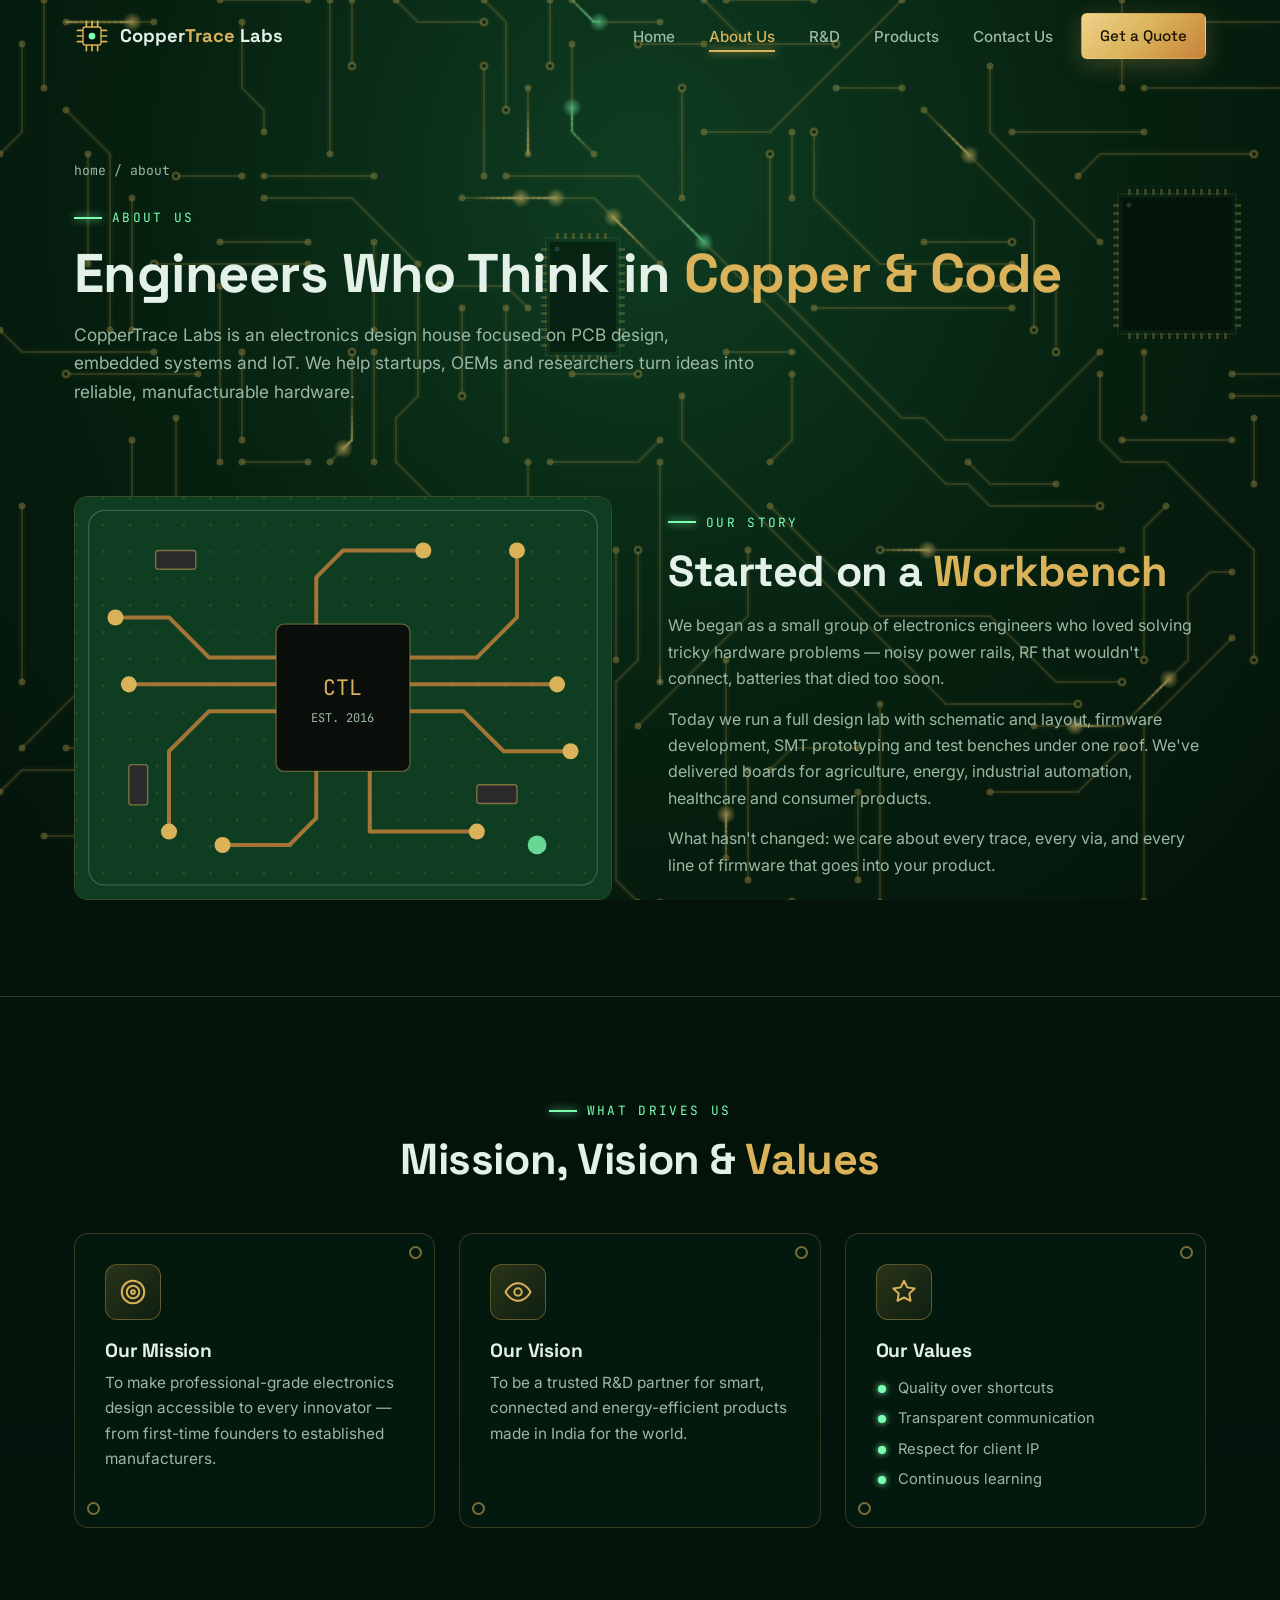
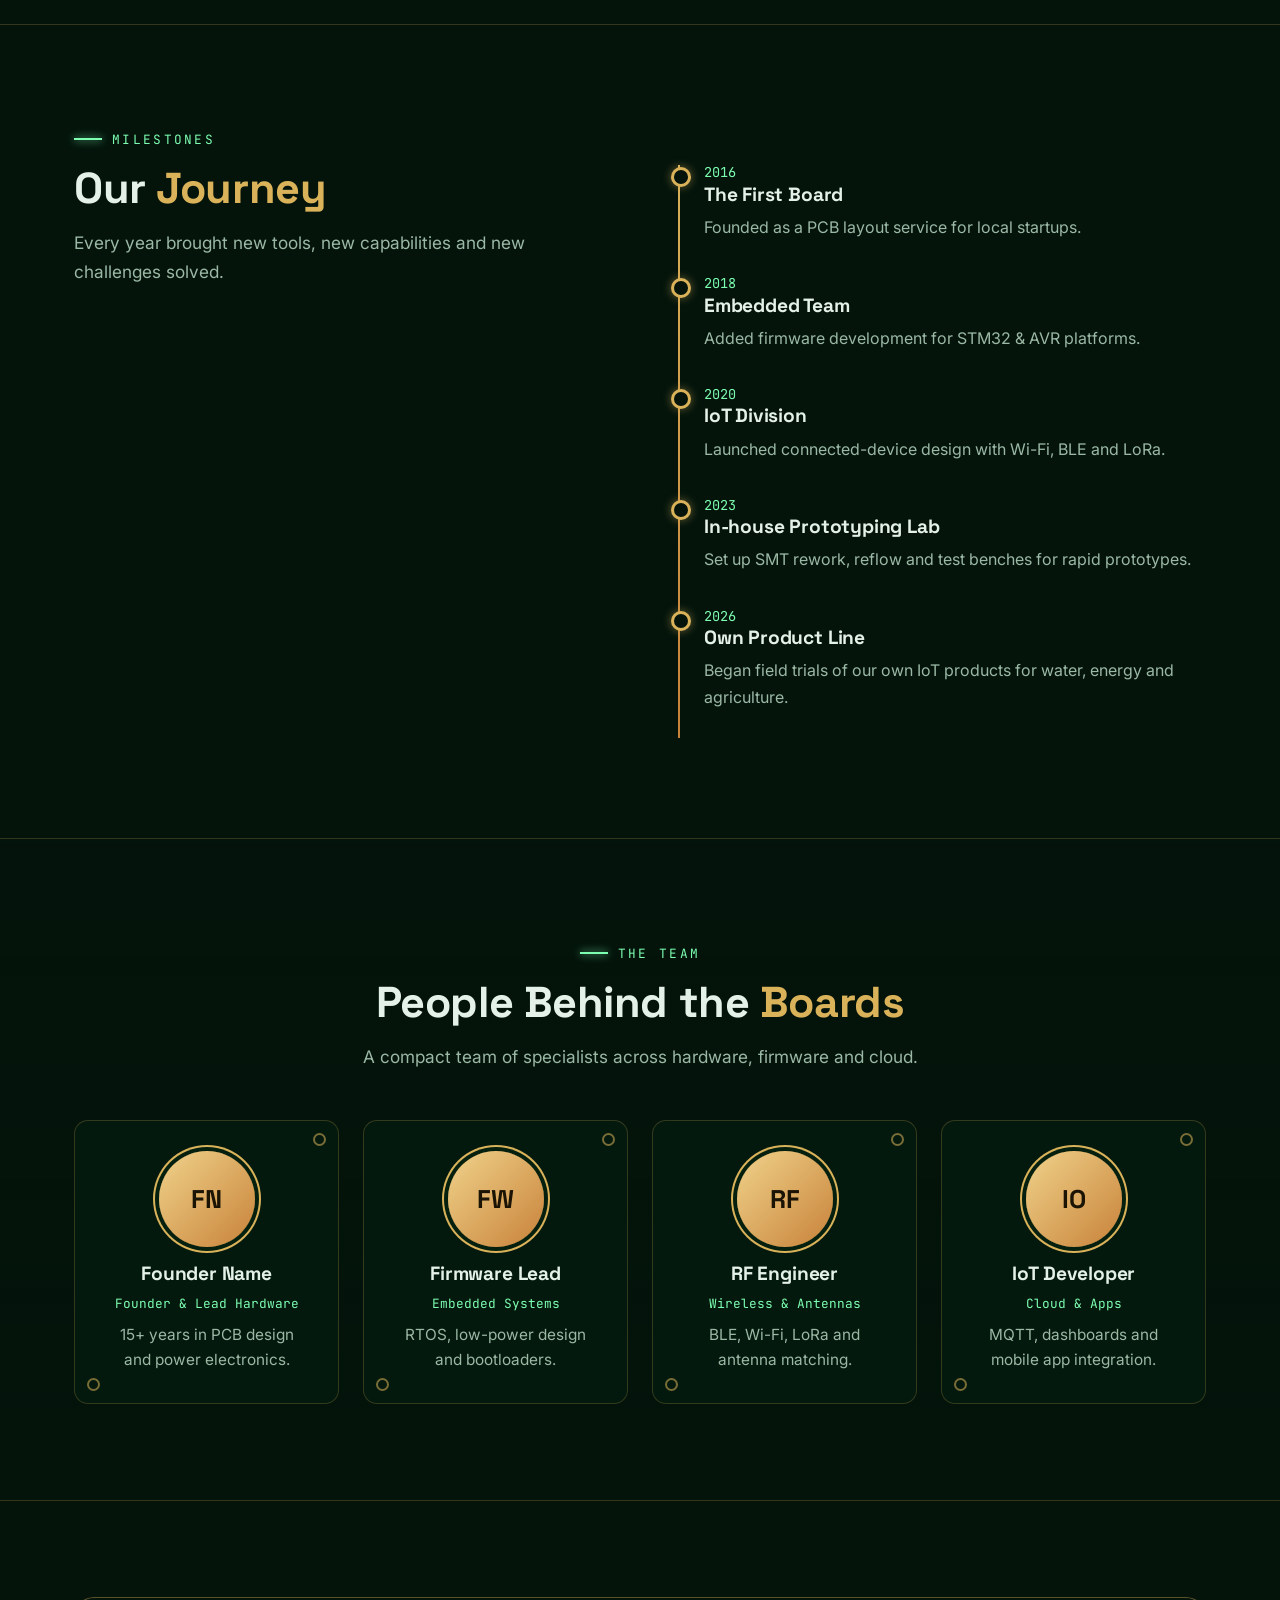
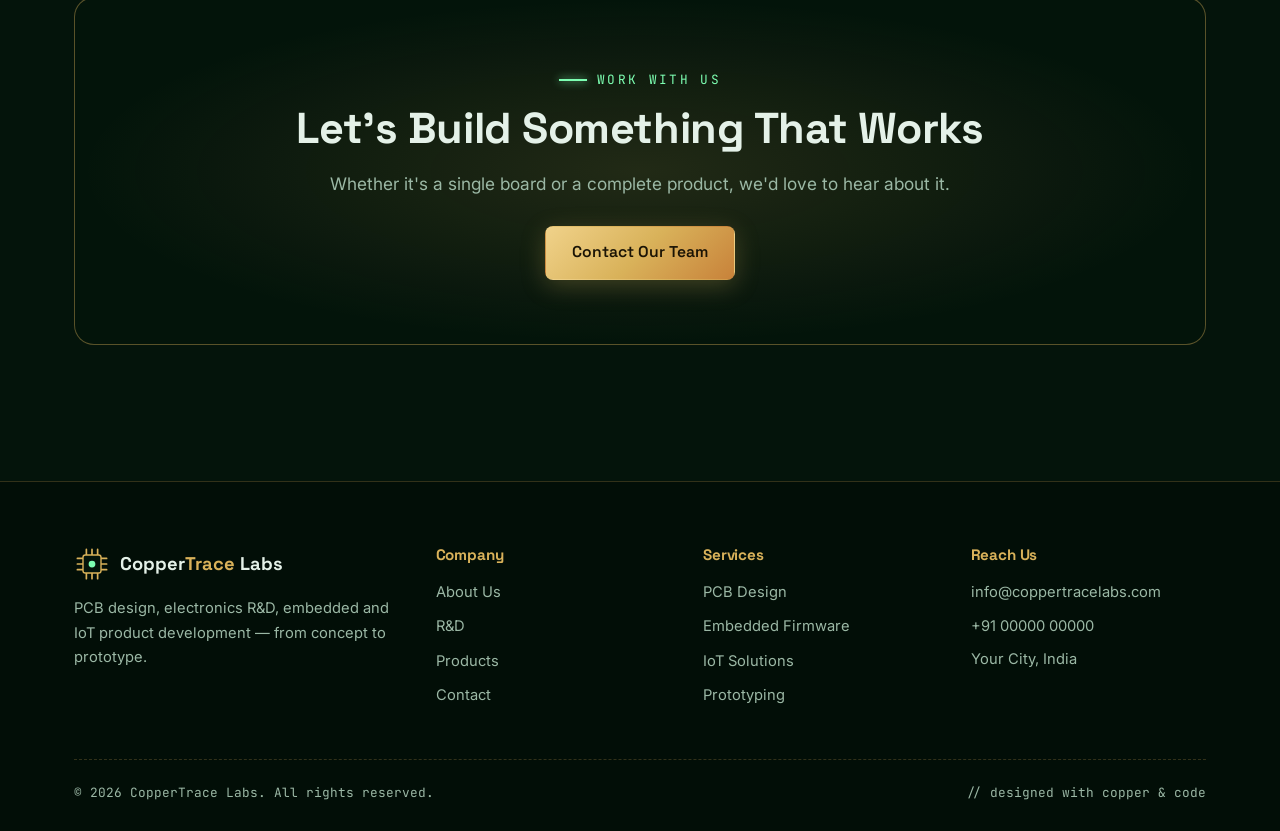
==== commit 6dfff4be: "Edit contact details (address, email, phone, hours, city) from the Content tab" ====
--- a/about.html
+++ b/about.html
@@ -175,7 +175,7 @@
         </div>
         <div>
           <h4>Reach Us</h4>
-          <ul><li><a href="mailto:info@coppertracelabs.com">info@coppertracelabs.com</a></li><li><a href="tel:+910000000000">+91 00000 00000</a></li><li><p>Your City, India</p></li></ul>
+          <ul><li><a href="mailto:info@coppertracelabs.com" data-cms="contact.email" data-cms-link="mailto">info@coppertracelabs.com</a></li><li><a href="tel:+910000000000" data-cms="contact.phone" data-cms-link="tel">+91 00000 00000</a></li><li><p data-cms="contact.city">Your City, India</p></li></ul>
         </div>
       </div>
       <div class="footer-bottom">
